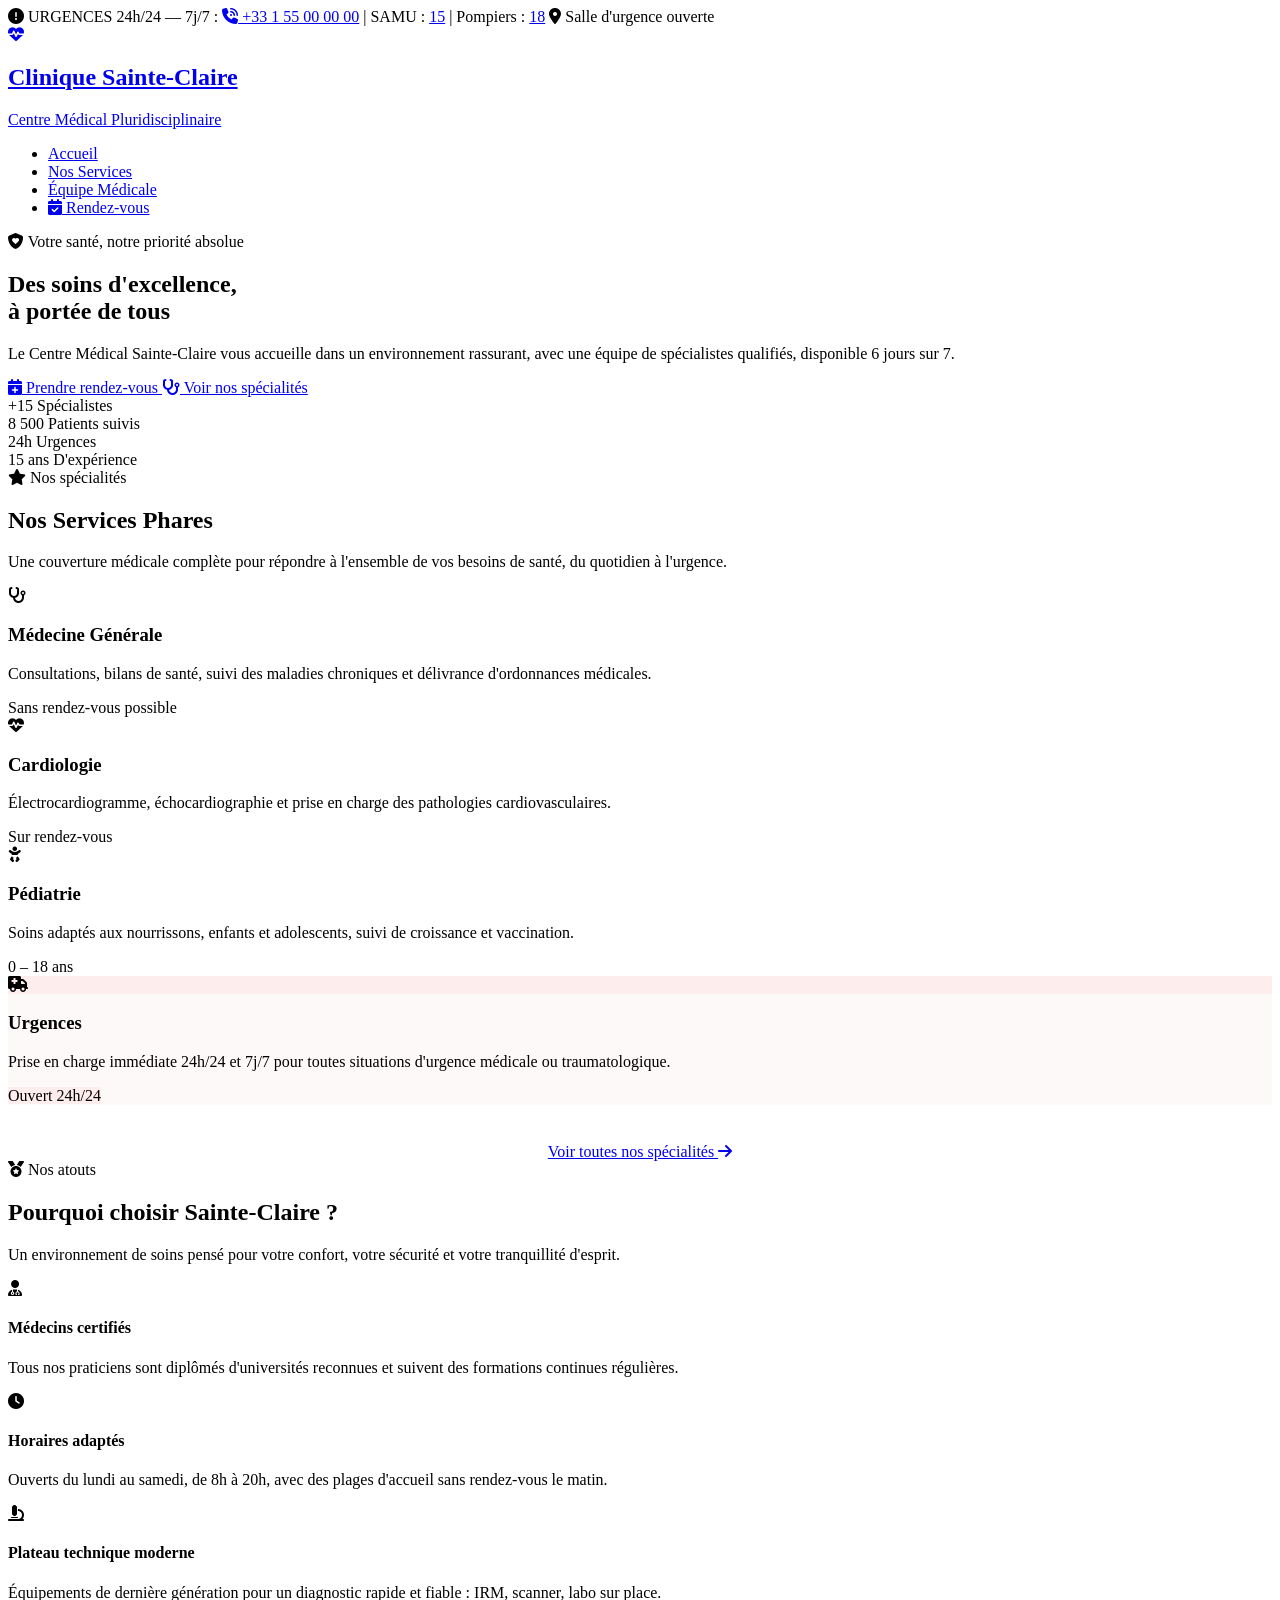
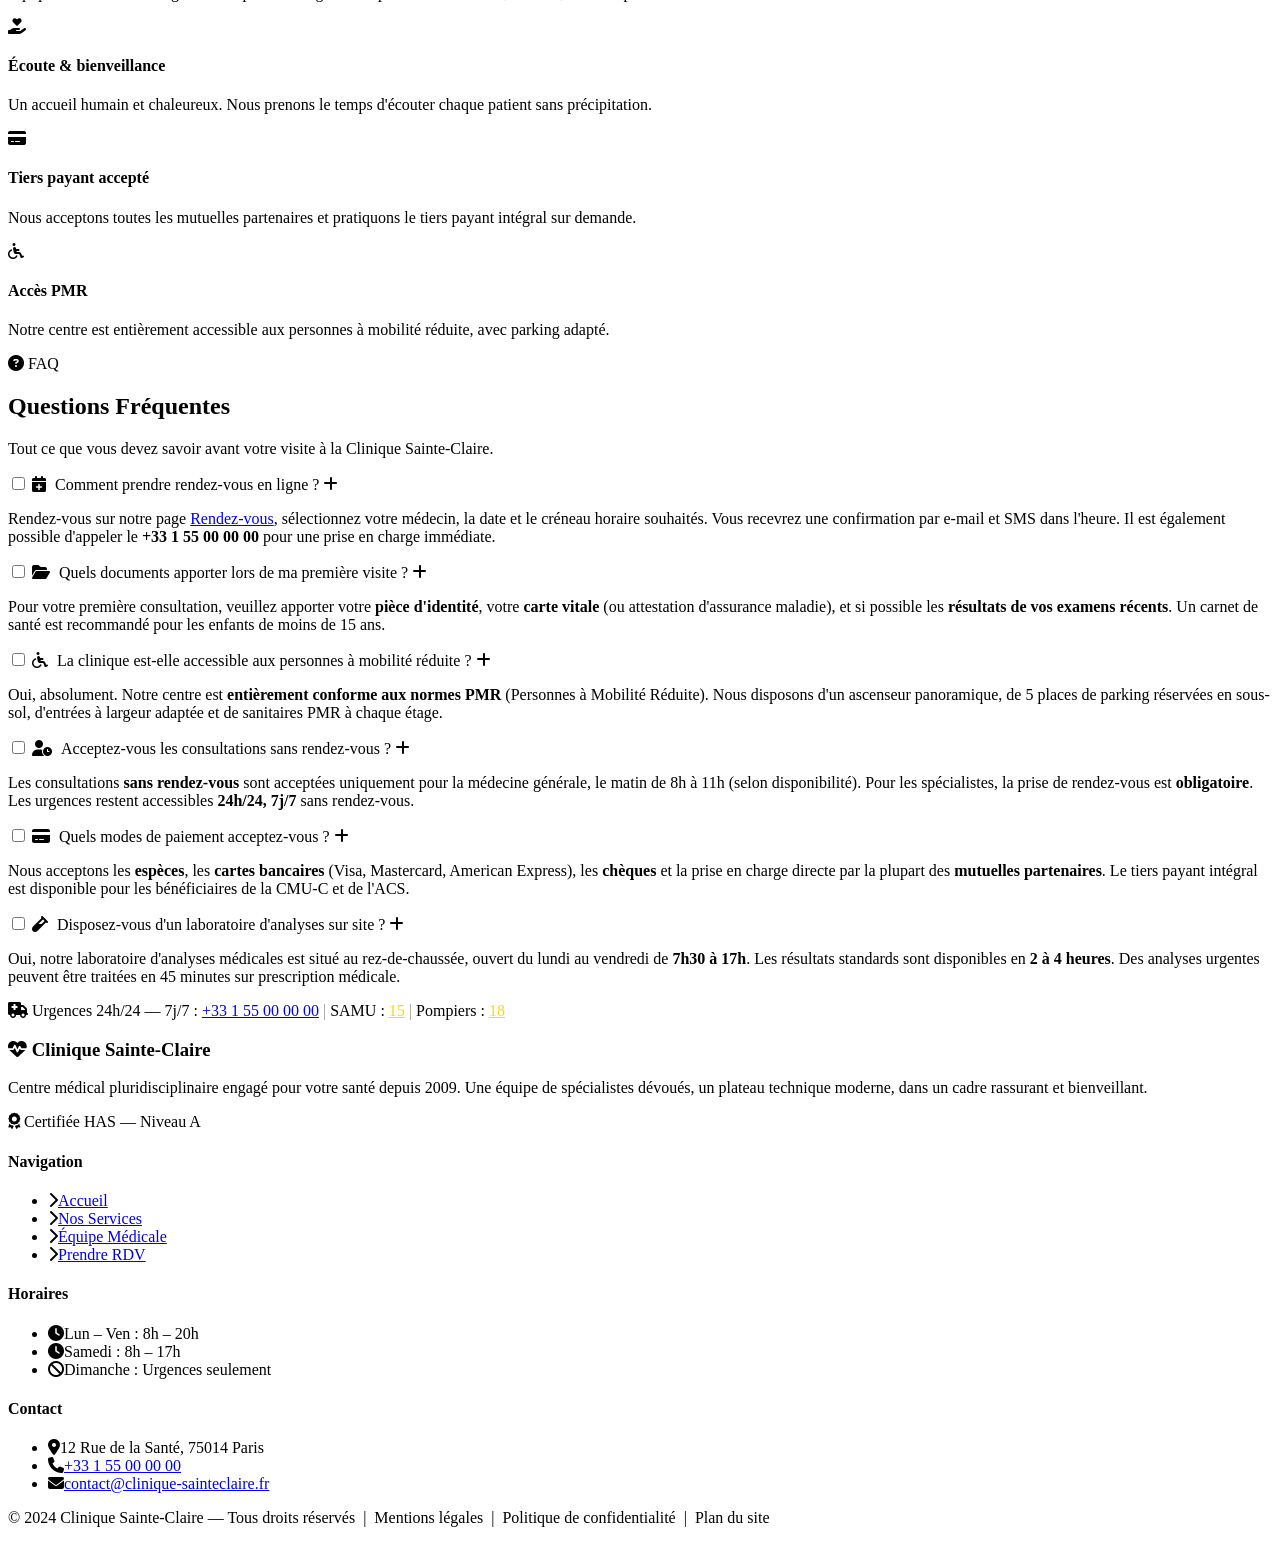
==== index.html @ 03deeed5 "Create index.html for Clinique Sainte-Claire homepage Added a new HTML file for the Clinique Sainte-" ====
<!DOCTYPE html>
<html lang="fr">
<head>
  <meta charset="UTF-8">
  <meta name="viewport" content="width=device-width, initial-scale=1.0">
  <meta name="description" content="Clinique Sainte-Claire — Centre médical pluridisciplinaire. Consultations, urgences, spécialistes. Prenez rendez-vous en ligne.">
  <title>Accueil — Clinique Sainte-Claire</title>
  <link rel="stylesheet" href="stylee.css">
  <link rel="stylesheet" href="https://cdnjs.cloudflare.com/ajax/libs/font-awesome/6.5.0/css/all.min.css">
  <link rel="preconnect" href="https://fonts.googleapis.com">
  <link href="https://fonts.googleapis.com/css2?family=Raleway:wght@300;400;600;700;800;900&family=Lato:ital,wght@0,300;0,400;0,700;1,400&display=swap" rel="stylesheet">
</head>
<body>

  <div class="urgences-bar">
    <i class="fa-solid fa-circle-exclamation urg-icon"></i>
    <span>URGENCES 24h/24 — 7j/7 :</span>
    <a href="tel:+33155000000"><i class="fa-solid fa-phone-volume"></i> +33 1 55 00 00 00</a>
    <span class="urg-sep">|</span>
    <span>SAMU : <a href="tel:15">15</a></span>
    <span class="urg-sep">|</span>
    <span>Pompiers : <a href="tel:18">18</a></span>
    <span class="urg-badge"><i class="fa-solid fa-location-dot"></i> Salle d'urgence ouverte</span>
  </div>

  <header>
    <nav class="navbar">
      <a href="index.html" class="logo">
        <div class="logo-mark">
          <i class="fa-solid fa-heart-pulse"></i>
        </div>
        <div class="logo-text-wrap">
          <h1>Clinique Sainte-Claire</h1>
          <span>Centre Médical Pluridisciplinaire</span>
        </div>
      </a>
      <ul class="nav-links">
        <li><a href="index.html" class="active">Accueil</a></li>
        <li><a href="services.html">Nos Services</a></li>
        <li><a href="equipe.html">Équipe Médicale</a></li>
        <li><a href="rendez-vous.html" class="nav-rdv-btn">
          <i class="fa-solid fa-calendar-check"></i> Rendez-vous
        </a></li>
      </ul>
    </nav>
  </header>
  <section class="hero">
    <div class="hero-content">
      <div class="hero-badge">
        <i class="fa-solid fa-shield-heart"></i>
        Votre santé, notre priorité absolue
      </div>
      <h2>Des soins d'excellence,<br><span>à portée de tous</span></h2>
      <p>Le Centre Médical Sainte-Claire vous accueille dans un environnement rassurant, avec une équipe de spécialistes qualifiés, disponible 6 jours sur 7.</p>
      <div class="hero-ctas">
        <a href="rendez-vous.html" class="hero-btn-main">
          <i class="fa-solid fa-calendar-plus"></i> Prendre rendez-vous
        </a>
        <a href="services.html" class="hero-btn-sec">
          <i class="fa-solid fa-stethoscope"></i> Voir nos spécialités
        </a>
      </div>
      <div class="hero-stats">
        <div class="hero-stat">
          <span class="hero-stat-num">+15</span>
          <span class="hero-stat-lbl">Spécialistes</span>
        </div>
        <div class="hero-stat">
          <span class="hero-stat-num">8 500</span>
          <span class="hero-stat-lbl">Patients suivis</span>
        </div>
        <div class="hero-stat">
          <span class="hero-stat-num">24h</span>
          <span class="hero-stat-lbl">Urgences</span>
        </div>
        <div class="hero-stat">
          <span class="hero-stat-num">15 ans</span>
          <span class="hero-stat-lbl">D'expérience</span>
        </div>
      </div>
    </div>
  </section>

  <section class="bg-gray">
    <div class="container">
      <div class="section-header">
        <div class="section-tag"><i class="fa-solid fa-star"></i> Nos spécialités</div>
        <h2>Nos Services Phares</h2>
        <p>Une couverture médicale complète pour répondre à l'ensemble de vos besoins de santé, du quotidien à l'urgence.</p>
        <div class="divider"></div>
      </div>

      <!-- CSS Grid -->
      <div class="services-grid">
        <div class="service-card">
          <div class="service-icon"><i class="fa-solid fa-stethoscope"></i></div>
          <h3>Médecine Générale</h3>
          <p>Consultations, bilans de santé, suivi des maladies chroniques et délivrance d'ordonnances médicales.</p>
          <span class="service-tag">Sans rendez-vous possible</span>
        </div>

        <div class="service-card">
          <div class="service-icon"><i class="fa-solid fa-heart-pulse"></i></div>
          <h3>Cardiologie</h3>
          <p>Électrocardiogramme, échocardiographie et prise en charge des pathologies cardiovasculaires.</p>
          <span class="service-tag">Sur rendez-vous</span>
        </div>

        <div class="service-card">
          <div class="service-icon"><i class="fa-solid fa-baby"></i></div>
          <h3>Pédiatrie</h3>
          <p>Soins adaptés aux nourrissons, enfants et adolescents, suivi de croissance et vaccination.</p>
          <span class="service-tag">0 – 18 ans</span>
        </div>

        <div class="service-card" style="border-color: var(--urgence); background: #FEF9F9;">
          <div class="service-icon" style="background: #FDEDEC; color: var(--urgence);">
            <i class="fa-solid fa-truck-medical"></i>
          </div>
          <h3 style="color: var(--urgence-dark);">Urgences</h3>
          <p>Prise en charge immédiate 24h/24 et 7j/7 pour toutes situations d'urgence médicale ou traumatologique.</p>
          <span class="service-tag" style="background: #FDEDEC; color: var(--urgence);">Ouvert 24h/24</span>
        </div>
      </div>

      <div style="text-align: center; margin-top: 38px;">
        <a href="services.html" class="btn btn-outline-primary">
          Voir toutes nos spécialités <i class="fa-solid fa-arrow-right"></i>
        </a>
      </div>
    </div>
  </section>

  <section>
    <div class="container">
      <div class="section-header">
        <div class="section-tag"><i class="fa-solid fa-medal"></i> Nos atouts</div>
        <h2>Pourquoi choisir Sainte-Claire ?</h2>
        <p>Un environnement de soins pensé pour votre confort, votre sécurité et votre tranquillité d'esprit.</p>
        <div class="divider"></div>
      </div>
      <div class="atouts-grid">
        <div class="atout-card">
          <div class="atout-icon"><i class="fa-solid fa-user-doctor"></i></div>
          <h4>Médecins certifiés</h4>
          <p>Tous nos praticiens sont diplômés d'universités reconnues et suivent des formations continues régulières.</p>
        </div>
        <div class="atout-card">
          <div class="atout-icon"><i class="fa-solid fa-clock"></i></div>
          <h4>Horaires adaptés</h4>
          <p>Ouverts du lundi au samedi, de 8h à 20h, avec des plages d'accueil sans rendez-vous le matin.</p>
        </div>
        <div class="atout-card">
          <div class="atout-icon"><i class="fa-solid fa-microscope"></i></div>
          <h4>Plateau technique moderne</h4>
          <p>Équipements de dernière génération pour un diagnostic rapide et fiable : IRM, scanner, labo sur place.</p>
        </div>
        <div class="atout-card">
          <div class="atout-icon"><i class="fa-solid fa-hand-holding-heart"></i></div>
          <h4>Écoute & bienveillance</h4>
          <p>Un accueil humain et chaleureux. Nous prenons le temps d'écouter chaque patient sans précipitation.</p>
        </div>
        <div class="atout-card">
          <div class="atout-icon"><i class="fa-solid fa-credit-card"></i></div>
          <h4>Tiers payant accepté</h4>
          <p>Nous acceptons toutes les mutuelles partenaires et pratiquons le tiers payant intégral sur demande.</p>
        </div>
        <div class="atout-card">
          <div class="atout-icon"><i class="fa-solid fa-wheelchair"></i></div>
          <h4>Accès PMR</h4>
          <p>Notre centre est entièrement accessible aux personnes à mobilité réduite, avec parking adapté.</p>
        </div>
      </div>
    </div>
  </section>
  <section class="bg-light">
    <div class="container">
      <div class="section-header">
        <div class="section-tag"><i class="fa-solid fa-circle-question"></i> FAQ</div>
        <h2>Questions Fréquentes</h2>
        <p>Tout ce que vous devez savoir avant votre visite à la Clinique Sainte-Claire.</p>
        <div class="divider"></div>
      </div>

      <div class="faq-list">

        <div class="faq-item">
          <input type="checkbox" id="faq1">
          <label class="faq-label" for="faq1">
            <span><i class="fa-solid fa-calendar-plus" style="color:var(--secondary);margin-right:9px;"></i>Comment prendre rendez-vous en ligne ?</span>
            <i class="fa-solid fa-plus faq-chevron"></i>
          </label>
          <div class="faq-body">
            <div class="faq-body-inner">
              <p>Rendez-vous sur notre page <a href="rendez-vous.html">Rendez-vous</a>, sélectionnez votre médecin, la date et le créneau horaire souhaités. Vous recevrez une confirmation par e-mail et SMS dans l'heure. Il est également possible d'appeler le <strong>+33 1 55 00 00 00</strong> pour une prise en charge immédiate.</p>
            </div>
          </div>
        </div>

        <div class="faq-item">
          <input type="checkbox" id="faq2">
          <label class="faq-label" for="faq2">
            <span><i class="fa-solid fa-folder-open" style="color:var(--secondary);margin-right:9px;"></i>Quels documents apporter lors de ma première visite ?</span>
            <i class="fa-solid fa-plus faq-chevron"></i>
          </label>
          <div class="faq-body">
            <div class="faq-body-inner">
              <p>Pour votre première consultation, veuillez apporter votre <strong>pièce d'identité</strong>, votre <strong>carte vitale</strong> (ou attestation d'assurance maladie), et si possible les <strong>résultats de vos examens récents</strong>. Un carnet de santé est recommandé pour les enfants de moins de 15 ans.</p>
            </div>
          </div>
        </div>

        <div class="faq-item">
          <input type="checkbox" id="faq3">
          <label class="faq-label" for="faq3">
            <span><i class="fa-solid fa-wheelchair" style="color:var(--secondary);margin-right:9px;"></i>La clinique est-elle accessible aux personnes à mobilité réduite ?</span>
            <i class="fa-solid fa-plus faq-chevron"></i>
          </label>
          <div class="faq-body">
            <div class="faq-body-inner">
              <p>Oui, absolument. Notre centre est <strong>entièrement conforme aux normes PMR</strong> (Personnes à Mobilité Réduite). Nous disposons d'un ascenseur panoramique, de 5 places de parking réservées en sous-sol, d'entrées à largeur adaptée et de sanitaires PMR à chaque étage.</p>
            </div>
          </div>
        </div>

        <div class="faq-item">
          <input type="checkbox" id="faq4">
          <label class="faq-label" for="faq4">
            <span><i class="fa-solid fa-user-clock" style="color:var(--secondary);margin-right:9px;"></i>Acceptez-vous les consultations sans rendez-vous ?</span>
            <i class="fa-solid fa-plus faq-chevron"></i>
          </label>
          <div class="faq-body">
            <div class="faq-body-inner">
              <p>Les consultations <strong>sans rendez-vous</strong> sont acceptées uniquement pour la médecine générale, le matin de 8h à 11h (selon disponibilité). Pour les spécialistes, la prise de rendez-vous est <strong>obligatoire</strong>. Les urgences restent accessibles <strong>24h/24, 7j/7</strong> sans rendez-vous.</p>
            </div>
          </div>
        </div>

        <div class="faq-item">
          <input type="checkbox" id="faq5">
          <label class="faq-label" for="faq5">
            <span><i class="fa-solid fa-credit-card" style="color:var(--secondary);margin-right:9px;"></i>Quels modes de paiement acceptez-vous ?</span>
            <i class="fa-solid fa-plus faq-chevron"></i>
          </label>
          <div class="faq-body">
            <div class="faq-body-inner">
              <p>Nous acceptons les <strong>espèces</strong>, les <strong>cartes bancaires</strong> (Visa, Mastercard, American Express), les <strong>chèques</strong> et la prise en charge directe par la plupart des <strong>mutuelles partenaires</strong>. Le tiers payant intégral est disponible pour les bénéficiaires de la CMU-C et de l'ACS.</p>
            </div>
          </div>
        </div>

        <div class="faq-item">
          <input type="checkbox" id="faq6">
          <label class="faq-label" for="faq6">
            <span><i class="fa-solid fa-vial" style="color:var(--secondary);margin-right:9px;"></i>Disposez-vous d'un laboratoire d'analyses sur site ?</span>
            <i class="fa-solid fa-plus faq-chevron"></i>
          </label>
          <div class="faq-body">
            <div class="faq-body-inner">
              <p>Oui, notre laboratoire d'analyses médicales est situé au rez-de-chaussée, ouvert du lundi au vendredi de <strong>7h30 à 17h</strong>. Les résultats standards sont disponibles en <strong>2 à 4 heures</strong>. Des analyses urgentes peuvent être traitées en 45 minutes sur prescription médicale.</p>
            </div>
          </div>
        </div>

      </div><!-- /.faq-list -->
    </div>
  </section>

  <footer>
    <div class="footer-inner">

      <div class="footer-urgence-strip">
        <i class="fa-solid fa-truck-medical"></i>
        <span>Urgences 24h/24 — 7j/7 :</span>
        <a href="tel:+33155000000">+33 1 55 00 00 00</a>
        <span style="opacity:0.4">|</span>
        <span>SAMU : <a href="tel:15" style="color:#FFD700">15</a></span>
        <span style="opacity:0.4">|</span>
        <span>Pompiers : <a href="tel:18" style="color:#FFD700">18</a></span>
      </div>

      <div class="footer-grid">
        <div class="footer-brand">
          <h3><i class="fa-solid fa-heart-pulse"></i> Clinique Sainte-Claire</h3>
          <p>Centre médical pluridisciplinaire engagé pour votre santé depuis 2009. Une équipe de spécialistes dévoués, un plateau technique moderne, dans un cadre rassurant et bienveillant.</p>
          <div class="footer-badge">
            <i class="fa-solid fa-award"></i> Certifiée HAS — Niveau A
          </div>
        </div>
        <div class="footer-col">
          <h4>Navigation</h4>
          <ul>
            <li><i class="fa-solid fa-chevron-right"></i><a href="index.html">Accueil</a></li>
            <li><i class="fa-solid fa-chevron-right"></i><a href="services.html">Nos Services</a></li>
            <li><i class="fa-solid fa-chevron-right"></i><a href="equipe.html">Équipe Médicale</a></li>
            <li><i class="fa-solid fa-chevron-right"></i><a href="rendez-vous.html">Prendre RDV</a></li>
          </ul>
        </div>
        <div class="footer-col">
          <h4>Horaires</h4>
          <ul>
            <li><i class="fa-solid fa-clock"></i><span>Lun – Ven : 8h – 20h</span></li>
            <li><i class="fa-solid fa-clock"></i><span>Samedi : 8h – 17h</span></li>
            <li><i class="fa-solid fa-ban"></i><span>Dimanche : Urgences seulement</span></li>
          </ul>
        </div>
        <div class="footer-col">
          <h4>Contact</h4>
          <ul>
            <li><i class="fa-solid fa-location-dot"></i><span>12 Rue de la Santé, 75014 Paris</span></li>
            <li><i class="fa-solid fa-phone"></i><a href="tel:+33155000000">+33 1 55 00 00 00</a></li>
            <li><i class="fa-solid fa-envelope"></i><a href="mailto:contact@clinique-sainteclaire.fr">contact@clinique-sainteclaire.fr</a></li>
          </ul>
        </div>
      </div>

      <div class="footer-bottom">
        <p>© 2024 Clinique Sainte-Claire — Tous droits réservés &nbsp;|&nbsp; Mentions légales &nbsp;|&nbsp; Politique de confidentialité &nbsp;|&nbsp; Plan du site</p>
      </div>

    </div>
  </footer>

</body>
</html>
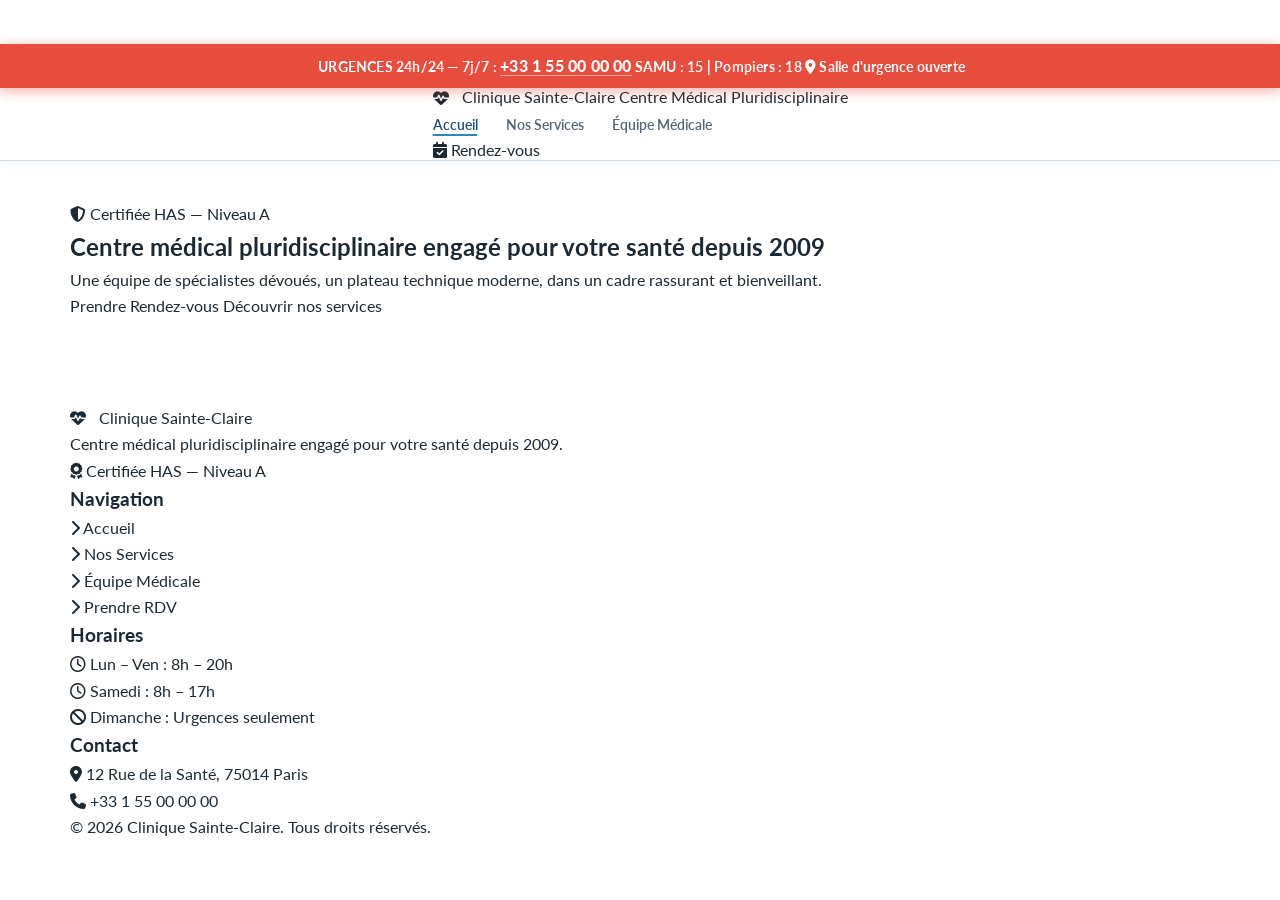
==== commit a189f82a: "Update index.html" ====
--- a/index.html
+++ b/index.html
@@ -3,321 +3,121 @@
 <head>
   <meta charset="UTF-8">
   <meta name="viewport" content="width=device-width, initial-scale=1.0">
-  <meta name="description" content="Clinique Sainte-Claire — Centre médical pluridisciplinaire. Consultations, urgences, spécialistes. Prenez rendez-vous en ligne.">
   <title>Accueil — Clinique Sainte-Claire</title>
+  
+  <!-- FontAwesome 6 (Indispensable pour les icônes) -->
+  <link rel="stylesheet" href="https://cdnjs.cloudflare.com/ajax/libs/font-awesome/6.4.0/css/all.min.css">
+  
+  <!-- Google Fonts -->
+  <link rel="preconnect" href="https://fonts.googleapis.com">
+  <link rel="preconnect" href="https://fonts.gstatic.com" crossorigin>
+  <link href="https://fonts.googleapis.com/css2?family=Lato:wght@300;400;700&family=Raleway:wght@600;700;800&display=swap" rel="stylesheet">
+  
+  <!-- Feuille de style principale -->
   <link rel="stylesheet" href="stylee.css">
-  <link rel="stylesheet" href="https://cdnjs.cloudflare.com/ajax/libs/font-awesome/6.5.0/css/all.min.css">
-  <link rel="preconnect" href="https://fonts.googleapis.com">
-  <link href="https://fonts.googleapis.com/css2?family=Raleway:wght@300;400;600;700;800;900&family=Lato:ital,wght@0,300;0,400;0,700;1,400&display=swap" rel="stylesheet">
 </head>
 <body>
 
-  <div class="urgences-bar">
-    <i class="fa-solid fa-circle-exclamation urg-icon"></i>
-    <span>URGENCES 24h/24 — 7j/7 :</span>
-    <a href="tel:+33155000000"><i class="fa-solid fa-phone-volume"></i> +33 1 55 00 00 00</a>
-    <span class="urg-sep">|</span>
-    <span>SAMU : <a href="tel:15">15</a></span>
-    <span class="urg-sep">|</span>
-    <span>Pompiers : <a href="tel:18">18</a></span>
-    <span class="urg-badge"><i class="fa-solid fa-location-dot"></i> Salle d'urgence ouverte</span>
-  </div>
+  <!-- ================= HEADER & NAVIGATION ================= -->
+  <header>
+    <!-- Barre d'urgence sticky -->
+    <div class="urgences-bar">
+      <div class="container urgences-flex">
+        <span><i class="fa-solid fa-bell-exclamation pulse"></i> <strong>URGENCES 24h/24 — 7j/7 :</strong> <a href="tel:+33155000000">+33 1 55 00 00 00</a></span>
+        <span class="urgences-nums">SAMU : <strong>15</strong> | Pompiers : <strong>18</strong></span>
+        <span class="badge-salle"><i class="fa-solid fa-location-dot"></i> Salle d'urgence ouverte</span>
+      </div>
+    </div>
 
-  <header>
+    <!-- Navigation principale -->
     <nav class="navbar">
-      <a href="index.html" class="logo">
-        <div class="logo-mark">
-          <i class="fa-solid fa-heart-pulse"></i>
-        </div>
-        <div class="logo-text-wrap">
-          <h1>Clinique Sainte-Claire</h1>
-          <span>Centre Médical Pluridisciplinaire</span>
-        </div>
-      </a>
-      <ul class="nav-links">
-        <li><a href="index.html" class="active">Accueil</a></li>
-        <li><a href="services.html">Nos Services</a></li>
-        <li><a href="equipe.html">Équipe Médicale</a></li>
-        <li><a href="rendez-vous.html" class="nav-rdv-btn">
-          <i class="fa-solid fa-calendar-check"></i> Rendez-vous
-        </a></li>
-      </ul>
+      <div class="container nav-flex">
+        <a href="index.html" class="logo">
+          <i class="fa-solid fa-heart-pulse logo-icon"></i>
+          <div>
+            <span class="logo-title">Clinique Sainte-Claire</span>
+            <span class="logo-sub">Centre Médical Pluridisciplinaire</span>
+          </div>
+        </a>
+
+        <ul class="nav-links">
+          <li><a href="index.html" class="active">Accueil</a></li>
+          <li><a href="services.html">Nos Services</a></li>
+          <li><a href="equipe.html">Équipe Médicale</a></li>
+        </ul>
+
+        <a href="rendez-vous.html" class="btn btn-primary"><i class="fa-solid fa-calendar-check"></i> Rendez-vous</a>
+      </div>
     </nav>
   </header>
-  <section class="hero">
-    <div class="hero-content">
-      <div class="hero-badge">
-        <i class="fa-solid fa-shield-heart"></i>
-        Votre santé, notre priorité absolue
-      </div>
-      <h2>Des soins d'excellence,<br><span>à portée de tous</span></h2>
-      <p>Le Centre Médical Sainte-Claire vous accueille dans un environnement rassurant, avec une équipe de spécialistes qualifiés, disponible 6 jours sur 7.</p>
-      <div class="hero-ctas">
-        <a href="rendez-vous.html" class="hero-btn-main">
-          <i class="fa-solid fa-calendar-plus"></i> Prendre rendez-vous
-        </a>
-        <a href="services.html" class="hero-btn-sec">
-          <i class="fa-solid fa-stethoscope"></i> Voir nos spécialités
-        </a>
-      </div>
-      <div class="hero-stats">
-        <div class="hero-stat">
-          <span class="hero-stat-num">+15</span>
-          <span class="hero-stat-lbl">Spécialistes</span>
-        </div>
-        <div class="hero-stat">
-          <span class="hero-stat-num">8 500</span>
-          <span class="hero-stat-lbl">Patients suivis</span>
-        </div>
-        <div class="hero-stat">
-          <span class="hero-stat-num">24h</span>
-          <span class="hero-stat-lbl">Urgences</span>
-        </div>
-        <div class="hero-stat">
-          <span class="hero-stat-num">15 ans</span>
-          <span class="hero-stat-lbl">D'expérience</span>
+
+  <!-- ================= CONTENU PRINCIPAL ================= -->
+  <main>
+    <!-- Section Hero -->
+    <section class="hero">
+      <div class="container">
+        <span class="badge-certif"><i class="fa-solid fa-shield-halved"></i> Certifiée HAS — Niveau A</span>
+        <h1>Centre médical pluridisciplinaire engagé pour votre santé depuis 2009</h1>
+        <p>Une équipe de spécialistes dévoués, un plateau technique moderne, dans un cadre rassurant et bienveillant.</p>
+        
+        <div class="hero-actions">
+          <a href="rendez-vous.html" class="btn btn-primary btn-lg">Prendre Rendez-vous</a>
+          <a href="services.html" class="btn btn-outline btn-lg">Découvrir nos services</a>
         </div>
       </div>
-    </div>
-  </section>
+    </section>
 
-  <section class="bg-gray">
-    <div class="container">
-      <div class="section-header">
-        <div class="section-tag"><i class="fa-solid fa-star"></i> Nos spécialités</div>
-        <h2>Nos Services Phares</h2>
-        <p>Une couverture médicale complète pour répondre à l'ensemble de vos besoins de santé, du quotidien à l'urgence.</p>
-        <div class="divider"></div>
+    <!-- tes autres sections (Services Phares, FAQ, etc.) ici -->
+  </main>
+
+  <!-- ================= PIED DE PAGE (FOOTER) ================= -->
+  <footer class="footer">
+    <div class="container footer-grid">
+      
+      <!-- Col 1: A propos -->
+      <div class="footer-col">
+        <div class="logo logo-light">
+          <i class="fa-solid fa-heart-pulse"></i>
+          <span>Clinique Sainte-Claire</span>
+        </div>
+        <p>Centre médical pluridisciplinaire engagé pour votre santé depuis 2009.</p>
+        <span class="badge-certif-sm"><i class="fa-solid fa-award"></i> Certifiée HAS — Niveau A</span>
       </div>
 
-      <!-- CSS Grid -->
-      <div class="services-grid">
-        <div class="service-card">
-          <div class="service-icon"><i class="fa-solid fa-stethoscope"></i></div>
-          <h3>Médecine Générale</h3>
-          <p>Consultations, bilans de santé, suivi des maladies chroniques et délivrance d'ordonnances médicales.</p>
-          <span class="service-tag">Sans rendez-vous possible</span>
-        </div>
-
-        <div class="service-card">
-          <div class="service-icon"><i class="fa-solid fa-heart-pulse"></i></div>
-          <h3>Cardiologie</h3>
-          <p>Électrocardiogramme, échocardiographie et prise en charge des pathologies cardiovasculaires.</p>
-          <span class="service-tag">Sur rendez-vous</span>
-        </div>
-
-        <div class="service-card">
-          <div class="service-icon"><i class="fa-solid fa-baby"></i></div>
-          <h3>Pédiatrie</h3>
-          <p>Soins adaptés aux nourrissons, enfants et adolescents, suivi de croissance et vaccination.</p>
-          <span class="service-tag">0 – 18 ans</span>
-        </div>
-
-        <div class="service-card" style="border-color: var(--urgence); background: #FEF9F9;">
-          <div class="service-icon" style="background: #FDEDEC; color: var(--urgence);">
-            <i class="fa-solid fa-truck-medical"></i>
-          </div>
-          <h3 style="color: var(--urgence-dark);">Urgences</h3>
-          <p>Prise en charge immédiate 24h/24 et 7j/7 pour toutes situations d'urgence médicale ou traumatologique.</p>
-          <span class="service-tag" style="background: #FDEDEC; color: var(--urgence);">Ouvert 24h/24</span>
-        </div>
+      <!-- Col 2: Navigation -->
+      <div class="footer-col">
+        <h3>Navigation</h3>
+        <ul>
+          <li><a href="index.html"><i class="fa-solid fa-chevron-right"></i> Accueil</a></li>
+          <li><a href="services.html"><i class="fa-solid fa-chevron-right"></i> Nos Services</a></li>
+          <li><a href="equipe.html"><i class="fa-solid fa-chevron-right"></i> Équipe Médicale</a></li>
+          <li><a href="rendez-vous.html"><i class="fa-solid fa-chevron-right"></i> Prendre RDV</a></li>
+        </ul>
       </div>
 
-      <div style="text-align: center; margin-top: 38px;">
-        <a href="services.html" class="btn btn-outline-primary">
-          Voir toutes nos spécialités <i class="fa-solid fa-arrow-right"></i>
-        </a>
-      </div>
-    </div>
-  </section>
-
-  <section>
-    <div class="container">
-      <div class="section-header">
-        <div class="section-tag"><i class="fa-solid fa-medal"></i> Nos atouts</div>
-        <h2>Pourquoi choisir Sainte-Claire ?</h2>
-        <p>Un environnement de soins pensé pour votre confort, votre sécurité et votre tranquillité d'esprit.</p>
-        <div class="divider"></div>
-      </div>
-      <div class="atouts-grid">
-        <div class="atout-card">
-          <div class="atout-icon"><i class="fa-solid fa-user-doctor"></i></div>
-          <h4>Médecins certifiés</h4>
-          <p>Tous nos praticiens sont diplômés d'universités reconnues et suivent des formations continues régulières.</p>
-        </div>
-        <div class="atout-card">
-          <div class="atout-icon"><i class="fa-solid fa-clock"></i></div>
-          <h4>Horaires adaptés</h4>
-          <p>Ouverts du lundi au samedi, de 8h à 20h, avec des plages d'accueil sans rendez-vous le matin.</p>
-        </div>
-        <div class="atout-card">
-          <div class="atout-icon"><i class="fa-solid fa-microscope"></i></div>
-          <h4>Plateau technique moderne</h4>
-          <p>Équipements de dernière génération pour un diagnostic rapide et fiable : IRM, scanner, labo sur place.</p>
-        </div>
-        <div class="atout-card">
-          <div class="atout-icon"><i class="fa-solid fa-hand-holding-heart"></i></div>
-          <h4>Écoute & bienveillance</h4>
-          <p>Un accueil humain et chaleureux. Nous prenons le temps d'écouter chaque patient sans précipitation.</p>
-        </div>
-        <div class="atout-card">
-          <div class="atout-icon"><i class="fa-solid fa-credit-card"></i></div>
-          <h4>Tiers payant accepté</h4>
-          <p>Nous acceptons toutes les mutuelles partenaires et pratiquons le tiers payant intégral sur demande.</p>
-        </div>
-        <div class="atout-card">
-          <div class="atout-icon"><i class="fa-solid fa-wheelchair"></i></div>
-          <h4>Accès PMR</h4>
-          <p>Notre centre est entièrement accessible aux personnes à mobilité réduite, avec parking adapté.</p>
-        </div>
-      </div>
-    </div>
-  </section>
-  <section class="bg-light">
-    <div class="container">
-      <div class="section-header">
-        <div class="section-tag"><i class="fa-solid fa-circle-question"></i> FAQ</div>
-        <h2>Questions Fréquentes</h2>
-        <p>Tout ce que vous devez savoir avant votre visite à la Clinique Sainte-Claire.</p>
-        <div class="divider"></div>
+      <!-- Col 3: Horaires -->
+      <div class="footer-col">
+        <h3>Horaires</h3>
+        <ul class="horaires-list">
+          <li><i class="fa-regular fa-clock"></i> Lun – Ven : 8h – 20h</li>
+          <li><i class="fa-regular fa-clock"></i> Samedi : 8h – 17h</li>
+          <li><i class="fa-solid fa-ban"></i> Dimanche : Urgences seulement</li>
+        </ul>
       </div>
 
-      <div class="faq-list">
-
-        <div class="faq-item">
-          <input type="checkbox" id="faq1">
-          <label class="faq-label" for="faq1">
-            <span><i class="fa-solid fa-calendar-plus" style="color:var(--secondary);margin-right:9px;"></i>Comment prendre rendez-vous en ligne ?</span>
-            <i class="fa-solid fa-plus faq-chevron"></i>
-          </label>
-          <div class="faq-body">
-            <div class="faq-body-inner">
-              <p>Rendez-vous sur notre page <a href="rendez-vous.html">Rendez-vous</a>, sélectionnez votre médecin, la date et le créneau horaire souhaités. Vous recevrez une confirmation par e-mail et SMS dans l'heure. Il est également possible d'appeler le <strong>+33 1 55 00 00 00</strong> pour une prise en charge immédiate.</p>
-            </div>
-          </div>
-        </div>
-
-        <div class="faq-item">
-          <input type="checkbox" id="faq2">
-          <label class="faq-label" for="faq2">
-            <span><i class="fa-solid fa-folder-open" style="color:var(--secondary);margin-right:9px;"></i>Quels documents apporter lors de ma première visite ?</span>
-            <i class="fa-solid fa-plus faq-chevron"></i>
-          </label>
-          <div class="faq-body">
-            <div class="faq-body-inner">
-              <p>Pour votre première consultation, veuillez apporter votre <strong>pièce d'identité</strong>, votre <strong>carte vitale</strong> (ou attestation d'assurance maladie), et si possible les <strong>résultats de vos examens récents</strong>. Un carnet de santé est recommandé pour les enfants de moins de 15 ans.</p>
-            </div>
-          </div>
-        </div>
-
-        <div class="faq-item">
-          <input type="checkbox" id="faq3">
-          <label class="faq-label" for="faq3">
-            <span><i class="fa-solid fa-wheelchair" style="color:var(--secondary);margin-right:9px;"></i>La clinique est-elle accessible aux personnes à mobilité réduite ?</span>
-            <i class="fa-solid fa-plus faq-chevron"></i>
-          </label>
-          <div class="faq-body">
-            <div class="faq-body-inner">
-              <p>Oui, absolument. Notre centre est <strong>entièrement conforme aux normes PMR</strong> (Personnes à Mobilité Réduite). Nous disposons d'un ascenseur panoramique, de 5 places de parking réservées en sous-sol, d'entrées à largeur adaptée et de sanitaires PMR à chaque étage.</p>
-            </div>
-          </div>
-        </div>
-
-        <div class="faq-item">
-          <input type="checkbox" id="faq4">
-          <label class="faq-label" for="faq4">
-            <span><i class="fa-solid fa-user-clock" style="color:var(--secondary);margin-right:9px;"></i>Acceptez-vous les consultations sans rendez-vous ?</span>
-            <i class="fa-solid fa-plus faq-chevron"></i>
-          </label>
-          <div class="faq-body">
-            <div class="faq-body-inner">
-              <p>Les consultations <strong>sans rendez-vous</strong> sont acceptées uniquement pour la médecine générale, le matin de 8h à 11h (selon disponibilité). Pour les spécialistes, la prise de rendez-vous est <strong>obligatoire</strong>. Les urgences restent accessibles <strong>24h/24, 7j/7</strong> sans rendez-vous.</p>
-            </div>
-          </div>
-        </div>
-
-        <div class="faq-item">
-          <input type="checkbox" id="faq5">
-          <label class="faq-label" for="faq5">
-            <span><i class="fa-solid fa-credit-card" style="color:var(--secondary);margin-right:9px;"></i>Quels modes de paiement acceptez-vous ?</span>
-            <i class="fa-solid fa-plus faq-chevron"></i>
-          </label>
-          <div class="faq-body">
-            <div class="faq-body-inner">
-              <p>Nous acceptons les <strong>espèces</strong>, les <strong>cartes bancaires</strong> (Visa, Mastercard, American Express), les <strong>chèques</strong> et la prise en charge directe par la plupart des <strong>mutuelles partenaires</strong>. Le tiers payant intégral est disponible pour les bénéficiaires de la CMU-C et de l'ACS.</p>
-            </div>
-          </div>
-        </div>
-
-        <div class="faq-item">
-          <input type="checkbox" id="faq6">
-          <label class="faq-label" for="faq6">
-            <span><i class="fa-solid fa-vial" style="color:var(--secondary);margin-right:9px;"></i>Disposez-vous d'un laboratoire d'analyses sur site ?</span>
-            <i class="fa-solid fa-plus faq-chevron"></i>
-          </label>
-          <div class="faq-body">
-            <div class="faq-body-inner">
-              <p>Oui, notre laboratoire d'analyses médicales est situé au rez-de-chaussée, ouvert du lundi au vendredi de <strong>7h30 à 17h</strong>. Les résultats standards sont disponibles en <strong>2 à 4 heures</strong>. Des analyses urgentes peuvent être traitées en 45 minutes sur prescription médicale.</p>
-            </div>
-          </div>
-        </div>
-
-      </div><!-- /.faq-list -->
-    </div>
-  </section>
-
-  <footer>
-    <div class="footer-inner">
-
-      <div class="footer-urgence-strip">
-        <i class="fa-solid fa-truck-medical"></i>
-        <span>Urgences 24h/24 — 7j/7 :</span>
-        <a href="tel:+33155000000">+33 1 55 00 00 00</a>
-        <span style="opacity:0.4">|</span>
-        <span>SAMU : <a href="tel:15" style="color:#FFD700">15</a></span>
-        <span style="opacity:0.4">|</span>
-        <span>Pompiers : <a href="tel:18" style="color:#FFD700">18</a></span>
+      <!-- Col 4: Contact -->
+      <div class="footer-col">
+        <h3>Contact</h3>
+        <p><i class="fa-solid fa-location-dot"></i> 12 Rue de la Santé, 75014 Paris</p>
+        <p><i class="fa-solid fa-phone"></i> +33 1 55 00 00 00</p>
       </div>
 
-      <div class="footer-grid">
-        <div class="footer-brand">
-          <h3><i class="fa-solid fa-heart-pulse"></i> Clinique Sainte-Claire</h3>
-          <p>Centre médical pluridisciplinaire engagé pour votre santé depuis 2009. Une équipe de spécialistes dévoués, un plateau technique moderne, dans un cadre rassurant et bienveillant.</p>
-          <div class="footer-badge">
-            <i class="fa-solid fa-award"></i> Certifiée HAS — Niveau A
-          </div>
-        </div>
-        <div class="footer-col">
-          <h4>Navigation</h4>
-          <ul>
-            <li><i class="fa-solid fa-chevron-right"></i><a href="index.html">Accueil</a></li>
-            <li><i class="fa-solid fa-chevron-right"></i><a href="services.html">Nos Services</a></li>
-            <li><i class="fa-solid fa-chevron-right"></i><a href="equipe.html">Équipe Médicale</a></li>
-            <li><i class="fa-solid fa-chevron-right"></i><a href="rendez-vous.html">Prendre RDV</a></li>
-          </ul>
-        </div>
-        <div class="footer-col">
-          <h4>Horaires</h4>
-          <ul>
-            <li><i class="fa-solid fa-clock"></i><span>Lun – Ven : 8h – 20h</span></li>
-            <li><i class="fa-solid fa-clock"></i><span>Samedi : 8h – 17h</span></li>
-            <li><i class="fa-solid fa-ban"></i><span>Dimanche : Urgences seulement</span></li>
-          </ul>
-        </div>
-        <div class="footer-col">
-          <h4>Contact</h4>
-          <ul>
-            <li><i class="fa-solid fa-location-dot"></i><span>12 Rue de la Santé, 75014 Paris</span></li>
-            <li><i class="fa-solid fa-phone"></i><a href="tel:+33155000000">+33 1 55 00 00 00</a></li>
-            <li><i class="fa-solid fa-envelope"></i><a href="mailto:contact@clinique-sainteclaire.fr">contact@clinique-sainteclaire.fr</a></li>
-          </ul>
-        </div>
+    </div>
+    
+    <div class="footer-bottom">
+      <div class="container text-center">
+        <p>&copy; 2026 Clinique Sainte-Claire. Tous droits réservés.</p>
       </div>
-
-      <div class="footer-bottom">
-        <p>© 2024 Clinique Sainte-Claire — Tous droits réservés &nbsp;|&nbsp; Mentions légales &nbsp;|&nbsp; Politique de confidentialité &nbsp;|&nbsp; Plan du site</p>
-      </div>
-
     </div>
   </footer>
 
--- a/stylee.css
+++ b/stylee.css
@@ -0,0 +1,288 @@
+:root {
+  --primary:        #1B4F72;
+  --primary-dark:   #154360;
+  --primary-light:  #2471A3;
+  --secondary:      #2E86C1;
+  --accent:         #85C1E9;
+  --accent-light:   #D6EAF8;
+  --urgence:        #E74C3C;
+  --urgence-dark:   #C0392B;
+  --success:        #27AE60;
+  --white:          #FFFFFF;
+  --off-white:      #F8FBFE;
+  --gray-light:     #F0F4F8;
+  --gray:           #E8EDF2;
+  --border:         #C8DDF0;
+  --text:           #1C2833;
+  --text-muted:     #566573;
+  --text-light:     #85929E;
+  --shadow-sm:      0 2px 10px rgba(27,79,114,0.08);
+  --shadow:         0 4px 20px rgba(27,79,114,0.12);
+  --shadow-lg:      0 10px 40px rgba(27,79,114,0.18);
+  --radius:         14px;
+  --radius-sm:      8px;
+  --radius-xs:      5px;
+  --transition:     all 0.3s ease;
+  --font-head:      'Raleway', sans-serif;
+  --font-body:      'Lato', sans-serif;
+  --bar-height:     44px;
+}
+
+*, *::before, *::after {
+  margin: 0;
+  padding: 0;
+  box-sizing: border-box;
+}
+
+html { scroll-behavior: smooth; }
+
+body {
+  font-family: var(--font-body);
+  font-size: 16px;
+  line-height: 1.65;
+  color: var(--text);
+  background: var(--white);
+  -webkit-font-smoothing: antialiased;
+}
+
+img { max-width: 100%; height: auto; display: block; }
+a  { text-decoration: none; color: inherit; transition: var(--transition); }
+ul { list-style: none; }
+input, select, textarea, button { font-family: var(--font-body); }
+
+.urgences-bar {
+  position: sticky;
+  top: 0;
+  z-index: 1100;
+  height: var(--bar-height);
+  background: var(--urgence);
+  color: #fff;
+  display: flex;
+  align-items: center;
+  justify-content: center;
+  gap: 16px;
+  font-size: 0.88rem;
+  font-weight: 700;
+  letter-spacing: 0.2px;
+  box-shadow: 0 3px 12px rgba(231,76,60,0.45);
+  flex-wrap: wrap;
+  padding: 0 20px;
+}
+
+.urgences-bar .urg-icon {
+  animation: pulseBell 1.6s ease-in-out infinite;
+  font-size: 1rem;
+}
+
+@keyframes pulseBell {
+  0%, 100% { transform: scale(1); opacity: 1; }
+  50%       { transform: scale(1.3); opacity: 0.85; }
+}
+
+.urgences-bar .urg-sep {
+  opacity: 0.4;
+  font-weight: 300;
+}
+
+.urgences-bar a {
+  color: #fff;
+  font-weight: 900;
+  font-size: 1rem;
+  border-bottom: 1.5px solid rgba(255,255,255,0.5);
+  transition: border-color 0.2s;
+}
+
+.urgences-bar a:hover { border-color: #FFD700; color: #FFD700; }
+
+.urg-badge {
+  background: rgba(255,255,255,0.2);
+  border: 1px solid rgba(255,255,255,0.35);
+  padding: 2px 10px;
+  border-radius: 50px;
+  font-size: 0.78rem;
+  letter-spacing: 0.5px;
+}
+
+header {
+  background: var(--white);
+  box-shadow: 0 1px 0 var(--border), var(--shadow-sm);
+  position: sticky;
+  top: var(--bar-height);
+  z-index: 1000;
+}
+
+.navbar {
+  max-width: 1200px;
+  margin: 0 auto;
+  padding: 0 30px;
+  height: 72px;
+  display: flex;
+  align-items: center;
+  justify-content: space-between;
+  gap: 20px;
+}
+
+/* Logo */
+.logo {
+  display: flex;
+  align-items: center;
+  gap: 13px;
+  flex-shrink: 0;
+}
+
+.logo-mark {
+  width: 46px;
+  height: 46px;
+  background: linear-gradient(135deg, var(--primary), var(--secondary));
+  border-radius: 12px;
+  display: flex;
+  align-items: center;
+  justify-content: center;
+  color: white;
+  font-size: 1.35rem;
+  box-shadow: 0 4px 12px rgba(27,79,114,0.3);
+  transition: transform 0.3s;
+}
+
+.logo:hover .logo-mark { transform: rotate(-5deg) scale(1.05); }
+
+.logo-text-wrap h1 {
+  font-family: var(--font-head);
+  font-size: 1.1rem;
+  font-weight: 800;
+  color: var(--primary);
+  line-height: 1.15;
+  letter-spacing: -0.3px;
+}
+
+.logo-text-wrap span {
+  font-size: 0.72rem;
+  color: var(--text-muted);
+  font-weight: 400;
+  letter-spacing: 0.3px;
+}
+
+/* Nav links */
+.nav-links {
+  display: flex;
+  align-items: center;
+  gap: 28px;
+}
+
+.nav-links > li > a {
+  font-size: 0.9rem;
+  font-weight: 600;
+  color: var(--text-muted);
+  position: relative;
+  padding-bottom: 3px;
+}
+
+.nav-links > li > a::after {
+  content: '';
+  position: absolute;
+  bottom: 0; left: 50%;
+  width: 0; height: 2px;
+  background: var(--secondary);
+  transform: translateX(-50%);
+  transition: width 0.3s ease;
+  border-radius: 2px;
+}
+
+.nav-links > li > a:hover,
+.nav-links > li > a.active {
+  color: var(--primary);
+}
+
+.nav-links > li > a:hover::after,
+.nav-links > li > a.active::after {
+  width: 100%;
+}
+
+/* Bouton RDV nav */
+.nav-rdv-btn {
+  background: linear-gradient(135deg, var(--primary), var(--secondary)) !important;
+  color: white !important;
+  padding: 10px 22px !important;
+  border-radius: 50px !important;
+  font-weight: 700 !important;
+  display: inline-flex !important;
+  align-items: center !important;
+  gap: 7px !important;
+  box-shadow: 0 4px 14px rgba(27,79,114,0.28) !important;
+  transition: var(--transition) !important;
+}
+
+.nav-rdv-btn::after { display: none !important; }
+
+.nav-rdv-btn:hover {
+  transform: translateY(-2px) !important;
+  box-shadow: 0 8px 20px rgba(27,79,114,0.35) !important;
+  opacity: 0.95 !important;
+  color: white !important;
+}
+
+/* Container */
+.container {
+  max-width: 1200px;
+  margin: 0 auto;
+  padding: 0 30px;
+}
+
+/* Sections */
+section { padding: 85px 30px; }
+section.bg-light { background: var(--off-white); }
+section.bg-gray  { background: var(--gray-light); }
+
+/* En-têtes de section */
+.section-header {
+  text-align: center;
+  margin-bottom: 58px;
+}
+
+.section-tag {
+  display: inline-block;
+  background: var(--accent-light);
+  color: var(--primary-light);
+  padding: 5px 16px;
+  border-radius: 50px;
+  font-size: 0.78rem;
+  font-weight: 700;
+  letter-spacing: 1.2px;
+  text-transform: uppercase;
+  margin-bottom: 14px;
+}
+
+.section-header h2 {
+  font-family: var(--font-head);
+  font-size: clamp(1.7rem, 3.5vw, 2.5rem);
+  font-weight: 800;
+  color: var(--primary);
+  line-height: 1.2;
+  margin-bottom: 12px;
+  letter-spacing: -0.5px;
+}
+
+.section-header p {
+  color: var(--text-muted);
+  font-size: 1.05rem;
+  max-width: 560px;
+  margin: 0 auto;
+}
+
+.divider { 
+  width: 60px;
+  height: 4px;
+  background: var(--secondary);
+  margin: 20px auto 0;
+  border-radius: 2px;
+}
+.form-card h3 {
+  font-family: var(--font-head);
+  font-size: 1.35rem;
+  font-weight: 800;
+  color: var(--primary);
+  margin-bottom: 22px;
+  display: flex;
+  align-items: center;
+  gap: 10px;
+}
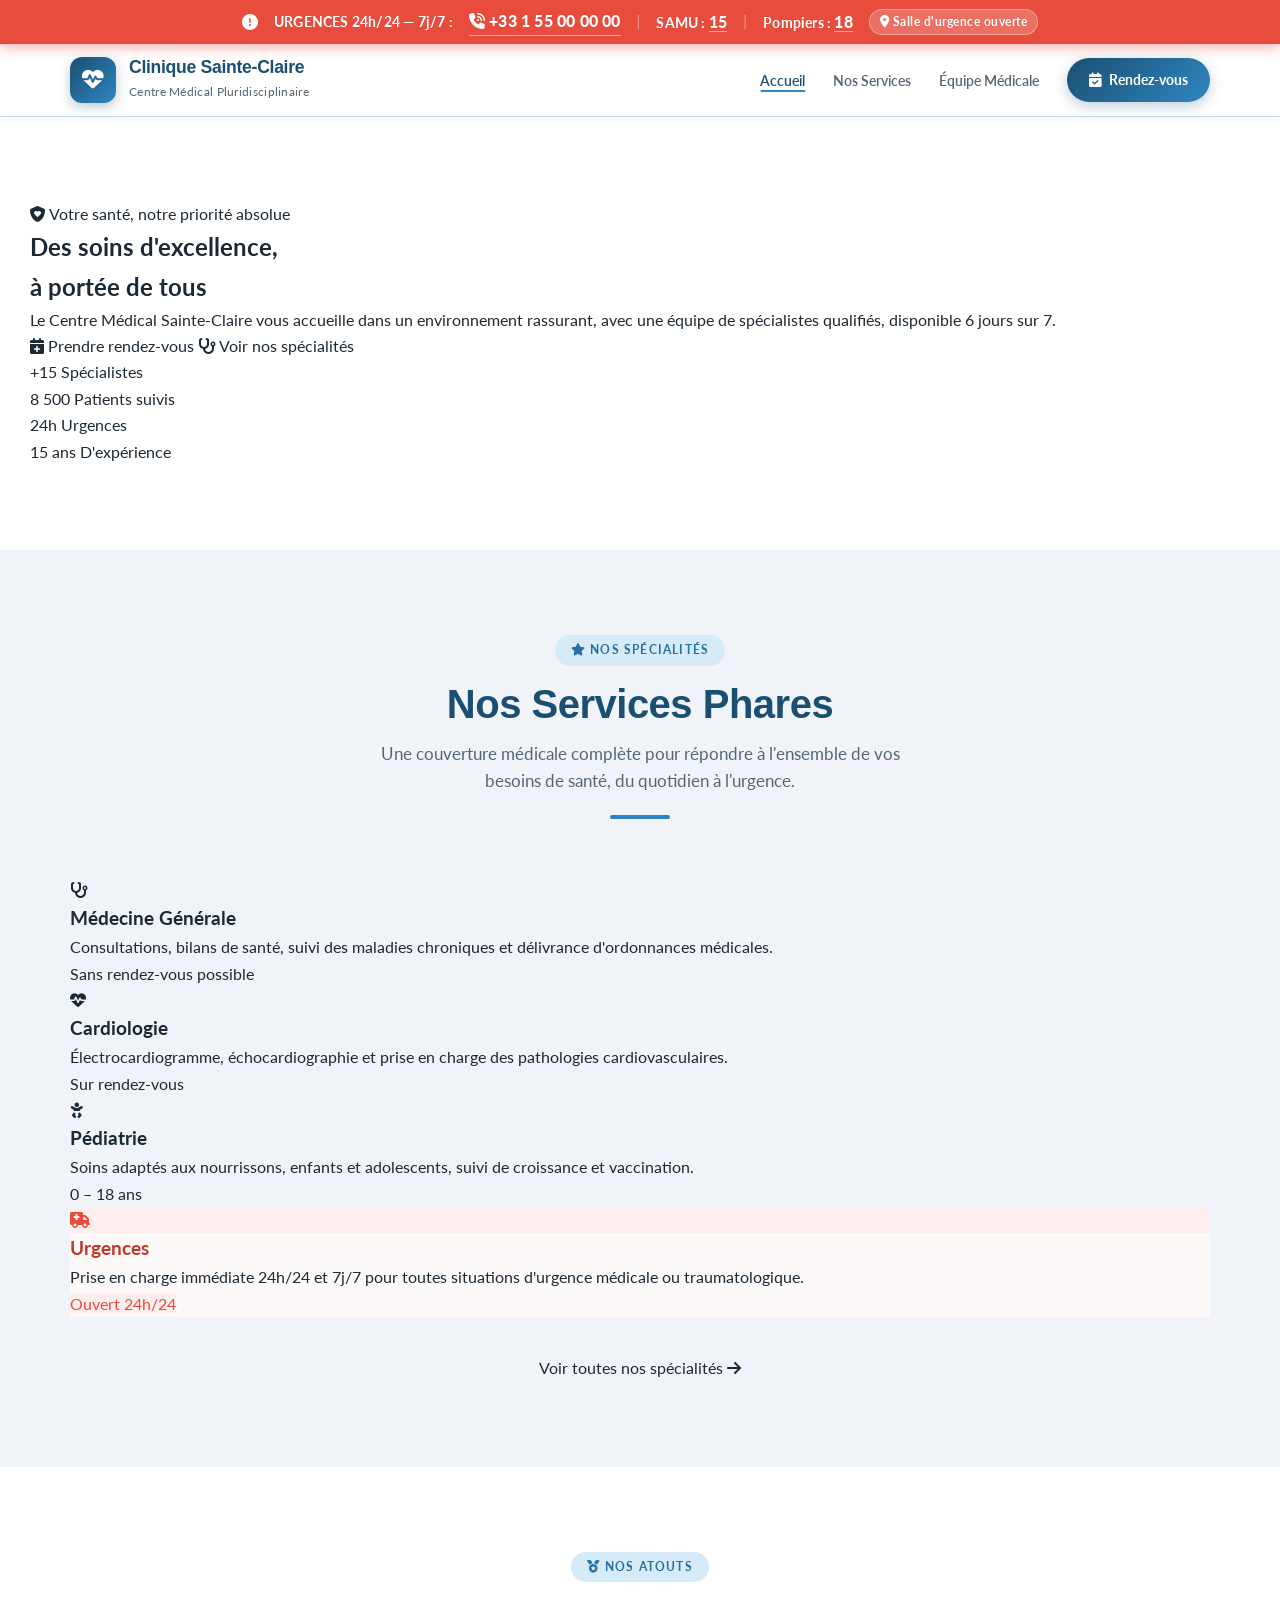
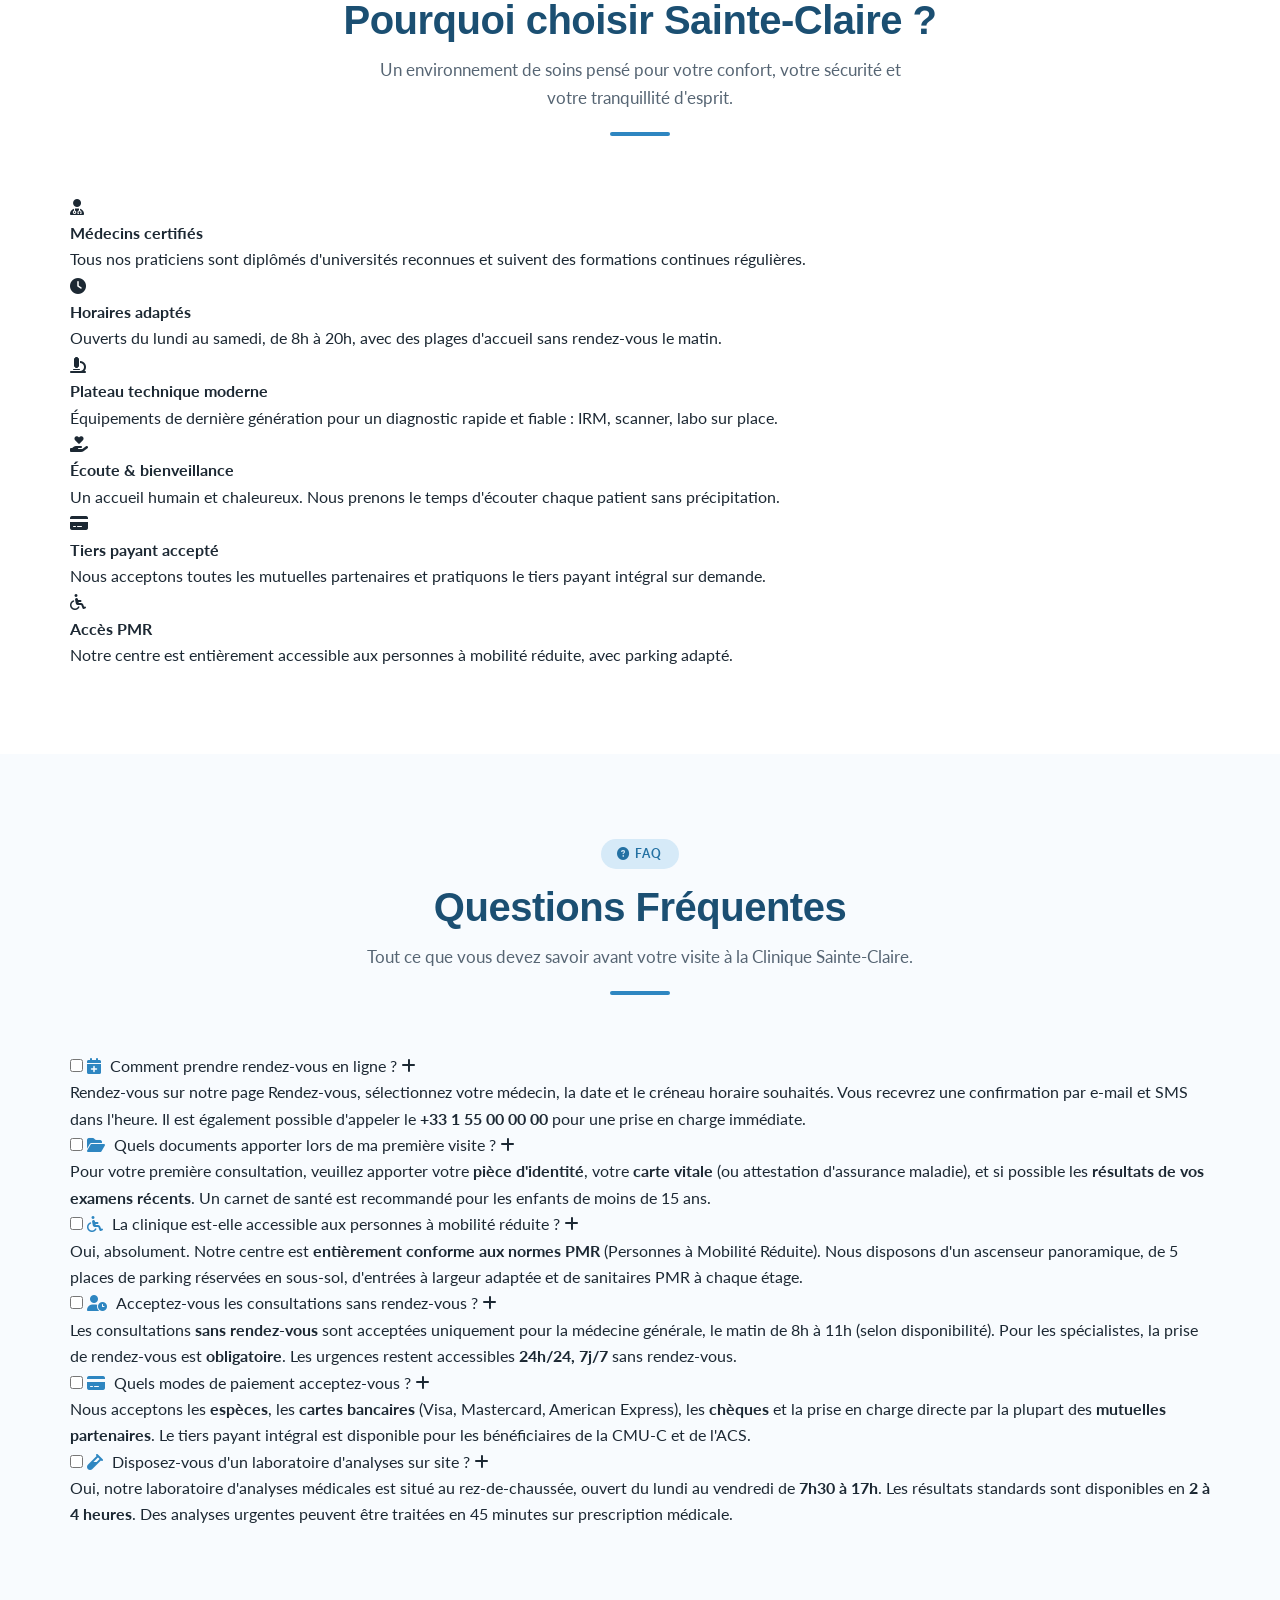
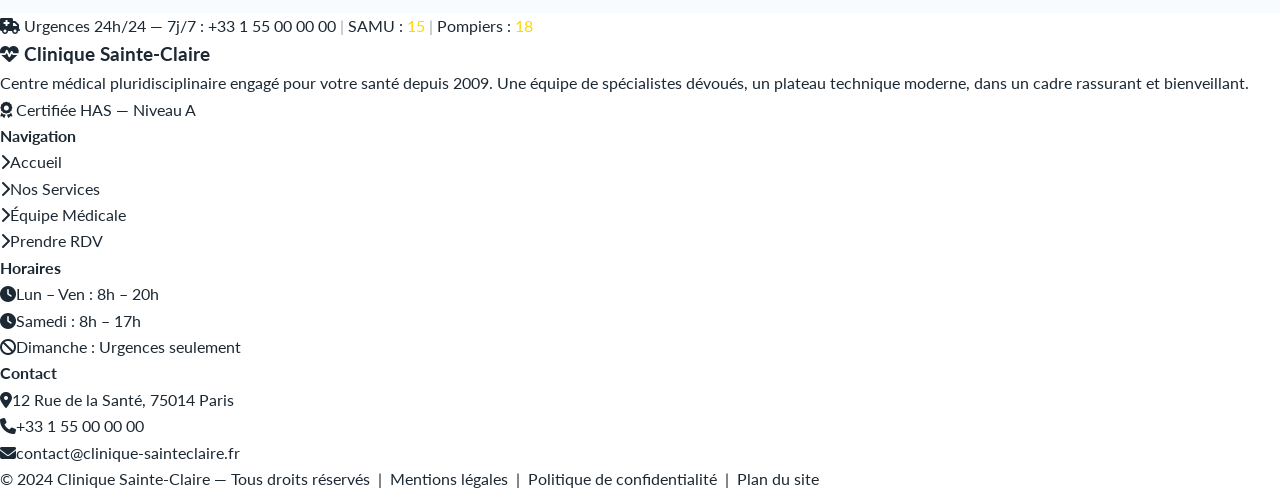
==== commit a9f572de: "Update index.html" ====
--- a/index.html
+++ b/index.html
@@ -3,121 +3,321 @@
 <head>
   <meta charset="UTF-8">
   <meta name="viewport" content="width=device-width, initial-scale=1.0">
+  <meta name="description" content="Clinique Sainte-Claire — Centre médical pluridisciplinaire. Consultations, urgences, spécialistes. Prenez rendez-vous en ligne.">
   <title>Accueil — Clinique Sainte-Claire</title>
-  
-  <!-- FontAwesome 6 (Indispensable pour les icônes) -->
-  <link rel="stylesheet" href="https://cdnjs.cloudflare.com/ajax/libs/font-awesome/6.4.0/css/all.min.css">
-  
-  <!-- Google Fonts -->
+  <link rel="stylesheet" href="stylee.css">
+  <link rel="stylesheet" href="https://cdnjs.cloudflare.com/ajax/libs/font-awesome/6.5.0/css/all.min.css">
   <link rel="preconnect" href="https://fonts.googleapis.com">
-  <link rel="preconnect" href="https://fonts.gstatic.com" crossorigin>
-  <link href="https://fonts.googleapis.com/css2?family=Lato:wght@300;400;700&family=Raleway:wght@600;700;800&display=swap" rel="stylesheet">
-  
-  <!-- Feuille de style principale -->
-  <link rel="stylesheet" href="stylee.css">
+  <link href="https://fonts.googleapis.com/css2?family=Raleway:wght@300;400;600;700;800;900&family=Lato:ital,wght@0,300;0,400;0,700;1,400&display=swap" rel="stylesheet">
 </head>
 <body>
 
-  <!-- ================= HEADER & NAVIGATION ================= -->
+  <div class="urgences-bar">
+    <i class="fa-solid fa-circle-exclamation urg-icon"></i>
+    <span>URGENCES 24h/24 — 7j/7 :</span>
+    <a href="tel:+33155000000"><i class="fa-solid fa-phone-volume"></i> +33 1 55 00 00 00</a>
+    <span class="urg-sep">|</span>
+    <span>SAMU : <a href="tel:15">15</a></span>
+    <span class="urg-sep">|</span>
+    <span>Pompiers : <a href="tel:18">18</a></span>
+    <span class="urg-badge"><i class="fa-solid fa-location-dot"></i> Salle d'urgence ouverte</span>
+  </div>
+
   <header>
-    <!-- Barre d'urgence sticky -->
-    <div class="urgences-bar">
-      <div class="container urgences-flex">
-        <span><i class="fa-solid fa-bell-exclamation pulse"></i> <strong>URGENCES 24h/24 — 7j/7 :</strong> <a href="tel:+33155000000">+33 1 55 00 00 00</a></span>
-        <span class="urgences-nums">SAMU : <strong>15</strong> | Pompiers : <strong>18</strong></span>
-        <span class="badge-salle"><i class="fa-solid fa-location-dot"></i> Salle d'urgence ouverte</span>
-      </div>
-    </div>
-
-    <!-- Navigation principale -->
     <nav class="navbar">
-      <div class="container nav-flex">
-        <a href="index.html" class="logo">
-          <i class="fa-solid fa-heart-pulse logo-icon"></i>
-          <div>
-            <span class="logo-title">Clinique Sainte-Claire</span>
-            <span class="logo-sub">Centre Médical Pluridisciplinaire</span>
-          </div>
-        </a>
-
-        <ul class="nav-links">
-          <li><a href="index.html" class="active">Accueil</a></li>
-          <li><a href="services.html">Nos Services</a></li>
-          <li><a href="equipe.html">Équipe Médicale</a></li>
-        </ul>
-
-        <a href="rendez-vous.html" class="btn btn-primary"><i class="fa-solid fa-calendar-check"></i> Rendez-vous</a>
-      </div>
+      <a href="index.html" class="logo">
+        <div class="logo-mark">
+          <i class="fa-solid fa-heart-pulse"></i>
+        </div>
+        <div class="logo-text-wrap">
+          <h1>Clinique Sainte-Claire</h1>
+          <span>Centre Médical Pluridisciplinaire</span>
+        </div>
+      </a>
+      <ul class="nav-links">
+        <li><a href="index.html" class="active">Accueil</a></li>
+        <li><a href="services.html">Nos Services</a></li>
+        <li><a href="equipe.html">Équipe Médicale</a></li>
+        <li><a href="rendez-vous.html" class="nav-rdv-btn">
+          <i class="fa-solid fa-calendar-check"></i> Rendez-vous
+        </a></li>
+      </ul>
     </nav>
   </header>
-
-  <!-- ================= CONTENU PRINCIPAL ================= -->
-  <main>
-    <!-- Section Hero -->
-    <section class="hero">
-      <div class="container">
-        <span class="badge-certif"><i class="fa-solid fa-shield-halved"></i> Certifiée HAS — Niveau A</span>
-        <h1>Centre médical pluridisciplinaire engagé pour votre santé depuis 2009</h1>
-        <p>Une équipe de spécialistes dévoués, un plateau technique moderne, dans un cadre rassurant et bienveillant.</p>
-        
-        <div class="hero-actions">
-          <a href="rendez-vous.html" class="btn btn-primary btn-lg">Prendre Rendez-vous</a>
-          <a href="services.html" class="btn btn-outline btn-lg">Découvrir nos services</a>
-        </div>
-      </div>
-    </section>
-
-    <!-- tes autres sections (Services Phares, FAQ, etc.) ici -->
-  </main>
-
-  <!-- ================= PIED DE PAGE (FOOTER) ================= -->
-  <footer class="footer">
-    <div class="container footer-grid">
-      
-      <!-- Col 1: A propos -->
-      <div class="footer-col">
-        <div class="logo logo-light">
-          <i class="fa-solid fa-heart-pulse"></i>
-          <span>Clinique Sainte-Claire</span>
-        </div>
-        <p>Centre médical pluridisciplinaire engagé pour votre santé depuis 2009.</p>
-        <span class="badge-certif-sm"><i class="fa-solid fa-award"></i> Certifiée HAS — Niveau A</span>
-      </div>
-
-      <!-- Col 2: Navigation -->
-      <div class="footer-col">
-        <h3>Navigation</h3>
-        <ul>
-          <li><a href="index.html"><i class="fa-solid fa-chevron-right"></i> Accueil</a></li>
-          <li><a href="services.html"><i class="fa-solid fa-chevron-right"></i> Nos Services</a></li>
-          <li><a href="equipe.html"><i class="fa-solid fa-chevron-right"></i> Équipe Médicale</a></li>
-          <li><a href="rendez-vous.html"><i class="fa-solid fa-chevron-right"></i> Prendre RDV</a></li>
-        </ul>
-      </div>
-
-      <!-- Col 3: Horaires -->
-      <div class="footer-col">
-        <h3>Horaires</h3>
-        <ul class="horaires-list">
-          <li><i class="fa-regular fa-clock"></i> Lun – Ven : 8h – 20h</li>
-          <li><i class="fa-regular fa-clock"></i> Samedi : 8h – 17h</li>
-          <li><i class="fa-solid fa-ban"></i> Dimanche : Urgences seulement</li>
-        </ul>
-      </div>
-
-      <!-- Col 4: Contact -->
-      <div class="footer-col">
-        <h3>Contact</h3>
-        <p><i class="fa-solid fa-location-dot"></i> 12 Rue de la Santé, 75014 Paris</p>
-        <p><i class="fa-solid fa-phone"></i> +33 1 55 00 00 00</p>
-      </div>
-
-    </div>
-    
-    <div class="footer-bottom">
-      <div class="container text-center">
-        <p>&copy; 2026 Clinique Sainte-Claire. Tous droits réservés.</p>
-      </div>
+  <section class="hero">
+    <div class="hero-content">
+      <div class="hero-badge">
+        <i class="fa-solid fa-shield-heart"></i>
+        Votre santé, notre priorité absolue
+      </div>
+      <h2>Des soins d'excellence,<br><span>à portée de tous</span></h2>
+      <p>Le Centre Médical Sainte-Claire vous accueille dans un environnement rassurant, avec une équipe de spécialistes qualifiés, disponible 6 jours sur 7.</p>
+      <div class="hero-ctas">
+        <a href="rendez-vous.html" class="hero-btn-main">
+          <i class="fa-solid fa-calendar-plus"></i> Prendre rendez-vous
+        </a>
+        <a href="services.html" class="hero-btn-sec">
+          <i class="fa-solid fa-stethoscope"></i> Voir nos spécialités
+        </a>
+      </div>
+      <div class="hero-stats">
+        <div class="hero-stat">
+          <span class="hero-stat-num">+15</span>
+          <span class="hero-stat-lbl">Spécialistes</span>
+        </div>
+        <div class="hero-stat">
+          <span class="hero-stat-num">8 500</span>
+          <span class="hero-stat-lbl">Patients suivis</span>
+        </div>
+        <div class="hero-stat">
+          <span class="hero-stat-num">24h</span>
+          <span class="hero-stat-lbl">Urgences</span>
+        </div>
+        <div class="hero-stat">
+          <span class="hero-stat-num">15 ans</span>
+          <span class="hero-stat-lbl">D'expérience</span>
+        </div>
+      </div>
+    </div>
+  </section>
+
+  <section class="bg-gray">
+    <div class="container">
+      <div class="section-header">
+        <div class="section-tag"><i class="fa-solid fa-star"></i> Nos spécialités</div>
+        <h2>Nos Services Phares</h2>
+        <p>Une couverture médicale complète pour répondre à l'ensemble de vos besoins de santé, du quotidien à l'urgence.</p>
+        <div class="divider"></div>
+      </div>
+
+      <!-- CSS Grid -->
+      <div class="services-grid">
+        <div class="service-card">
+          <div class="service-icon"><i class="fa-solid fa-stethoscope"></i></div>
+          <h3>Médecine Générale</h3>
+          <p>Consultations, bilans de santé, suivi des maladies chroniques et délivrance d'ordonnances médicales.</p>
+          <span class="service-tag">Sans rendez-vous possible</span>
+        </div>
+
+        <div class="service-card">
+          <div class="service-icon"><i class="fa-solid fa-heart-pulse"></i></div>
+          <h3>Cardiologie</h3>
+          <p>Électrocardiogramme, échocardiographie et prise en charge des pathologies cardiovasculaires.</p>
+          <span class="service-tag">Sur rendez-vous</span>
+        </div>
+
+        <div class="service-card">
+          <div class="service-icon"><i class="fa-solid fa-baby"></i></div>
+          <h3>Pédiatrie</h3>
+          <p>Soins adaptés aux nourrissons, enfants et adolescents, suivi de croissance et vaccination.</p>
+          <span class="service-tag">0 – 18 ans</span>
+        </div>
+
+        <div class="service-card" style="border-color: var(--urgence); background: #FEF9F9;">
+          <div class="service-icon" style="background: #FDEDEC; color: var(--urgence);">
+            <i class="fa-solid fa-truck-medical"></i>
+          </div>
+          <h3 style="color: var(--urgence-dark);">Urgences</h3>
+          <p>Prise en charge immédiate 24h/24 et 7j/7 pour toutes situations d'urgence médicale ou traumatologique.</p>
+          <span class="service-tag" style="background: #FDEDEC; color: var(--urgence);">Ouvert 24h/24</span>
+        </div>
+      </div>
+
+      <div style="text-align: center; margin-top: 38px;">
+        <a href="services.html" class="btn btn-outline-primary">
+          Voir toutes nos spécialités <i class="fa-solid fa-arrow-right"></i>
+        </a>
+      </div>
+    </div>
+  </section>
+
+  <section>
+    <div class="container">
+      <div class="section-header">
+        <div class="section-tag"><i class="fa-solid fa-medal"></i> Nos atouts</div>
+        <h2>Pourquoi choisir Sainte-Claire ?</h2>
+        <p>Un environnement de soins pensé pour votre confort, votre sécurité et votre tranquillité d'esprit.</p>
+        <div class="divider"></div>
+      </div>
+      <div class="atouts-grid">
+        <div class="atout-card">
+          <div class="atout-icon"><i class="fa-solid fa-user-doctor"></i></div>
+          <h4>Médecins certifiés</h4>
+          <p>Tous nos praticiens sont diplômés d'universités reconnues et suivent des formations continues régulières.</p>
+        </div>
+        <div class="atout-card">
+          <div class="atout-icon"><i class="fa-solid fa-clock"></i></div>
+          <h4>Horaires adaptés</h4>
+          <p>Ouverts du lundi au samedi, de 8h à 20h, avec des plages d'accueil sans rendez-vous le matin.</p>
+        </div>
+        <div class="atout-card">
+          <div class="atout-icon"><i class="fa-solid fa-microscope"></i></div>
+          <h4>Plateau technique moderne</h4>
+          <p>Équipements de dernière génération pour un diagnostic rapide et fiable : IRM, scanner, labo sur place.</p>
+        </div>
+        <div class="atout-card">
+          <div class="atout-icon"><i class="fa-solid fa-hand-holding-heart"></i></div>
+          <h4>Écoute & bienveillance</h4>
+          <p>Un accueil humain et chaleureux. Nous prenons le temps d'écouter chaque patient sans précipitation.</p>
+        </div>
+        <div class="atout-card">
+          <div class="atout-icon"><i class="fa-solid fa-credit-card"></i></div>
+          <h4>Tiers payant accepté</h4>
+          <p>Nous acceptons toutes les mutuelles partenaires et pratiquons le tiers payant intégral sur demande.</p>
+        </div>
+        <div class="atout-card">
+          <div class="atout-icon"><i class="fa-solid fa-wheelchair"></i></div>
+          <h4>Accès PMR</h4>
+          <p>Notre centre est entièrement accessible aux personnes à mobilité réduite, avec parking adapté.</p>
+        </div>
+      </div>
+    </div>
+  </section>
+  <section class="bg-light">
+    <div class="container">
+      <div class="section-header">
+        <div class="section-tag"><i class="fa-solid fa-circle-question"></i> FAQ</div>
+        <h2>Questions Fréquentes</h2>
+        <p>Tout ce que vous devez savoir avant votre visite à la Clinique Sainte-Claire.</p>
+        <div class="divider"></div>
+      </div>
+
+      <div class="faq-list">
+
+        <div class="faq-item">
+          <input type="checkbox" id="faq1">
+          <label class="faq-label" for="faq1">
+            <span><i class="fa-solid fa-calendar-plus" style="color:var(--secondary);margin-right:9px;"></i>Comment prendre rendez-vous en ligne ?</span>
+            <i class="fa-solid fa-plus faq-chevron"></i>
+          </label>
+          <div class="faq-body">
+            <div class="faq-body-inner">
+              <p>Rendez-vous sur notre page <a href="rendez-vous.html">Rendez-vous</a>, sélectionnez votre médecin, la date et le créneau horaire souhaités. Vous recevrez une confirmation par e-mail et SMS dans l'heure. Il est également possible d'appeler le <strong>+33 1 55 00 00 00</strong> pour une prise en charge immédiate.</p>
+            </div>
+          </div>
+        </div>
+
+        <div class="faq-item">
+          <input type="checkbox" id="faq2">
+          <label class="faq-label" for="faq2">
+            <span><i class="fa-solid fa-folder-open" style="color:var(--secondary);margin-right:9px;"></i>Quels documents apporter lors de ma première visite ?</span>
+            <i class="fa-solid fa-plus faq-chevron"></i>
+          </label>
+          <div class="faq-body">
+            <div class="faq-body-inner">
+              <p>Pour votre première consultation, veuillez apporter votre <strong>pièce d'identité</strong>, votre <strong>carte vitale</strong> (ou attestation d'assurance maladie), et si possible les <strong>résultats de vos examens récents</strong>. Un carnet de santé est recommandé pour les enfants de moins de 15 ans.</p>
+            </div>
+          </div>
+        </div>
+
+        <div class="faq-item">
+          <input type="checkbox" id="faq3">
+          <label class="faq-label" for="faq3">
+            <span><i class="fa-solid fa-wheelchair" style="color:var(--secondary);margin-right:9px;"></i>La clinique est-elle accessible aux personnes à mobilité réduite ?</span>
+            <i class="fa-solid fa-plus faq-chevron"></i>
+          </label>
+          <div class="faq-body">
+            <div class="faq-body-inner">
+              <p>Oui, absolument. Notre centre est <strong>entièrement conforme aux normes PMR</strong> (Personnes à Mobilité Réduite). Nous disposons d'un ascenseur panoramique, de 5 places de parking réservées en sous-sol, d'entrées à largeur adaptée et de sanitaires PMR à chaque étage.</p>
+            </div>
+          </div>
+        </div>
+
+        <div class="faq-item">
+          <input type="checkbox" id="faq4">
+          <label class="faq-label" for="faq4">
+            <span><i class="fa-solid fa-user-clock" style="color:var(--secondary);margin-right:9px;"></i>Acceptez-vous les consultations sans rendez-vous ?</span>
+            <i class="fa-solid fa-plus faq-chevron"></i>
+          </label>
+          <div class="faq-body">
+            <div class="faq-body-inner">
+              <p>Les consultations <strong>sans rendez-vous</strong> sont acceptées uniquement pour la médecine générale, le matin de 8h à 11h (selon disponibilité). Pour les spécialistes, la prise de rendez-vous est <strong>obligatoire</strong>. Les urgences restent accessibles <strong>24h/24, 7j/7</strong> sans rendez-vous.</p>
+            </div>
+          </div>
+        </div>
+
+        <div class="faq-item">
+          <input type="checkbox" id="faq5">
+          <label class="faq-label" for="faq5">
+            <span><i class="fa-solid fa-credit-card" style="color:var(--secondary);margin-right:9px;"></i>Quels modes de paiement acceptez-vous ?</span>
+            <i class="fa-solid fa-plus faq-chevron"></i>
+          </label>
+          <div class="faq-body">
+            <div class="faq-body-inner">
+              <p>Nous acceptons les <strong>espèces</strong>, les <strong>cartes bancaires</strong> (Visa, Mastercard, American Express), les <strong>chèques</strong> et la prise en charge directe par la plupart des <strong>mutuelles partenaires</strong>. Le tiers payant intégral est disponible pour les bénéficiaires de la CMU-C et de l'ACS.</p>
+            </div>
+          </div>
+        </div>
+
+        <div class="faq-item">
+          <input type="checkbox" id="faq6">
+          <label class="faq-label" for="faq6">
+            <span><i class="fa-solid fa-vial" style="color:var(--secondary);margin-right:9px;"></i>Disposez-vous d'un laboratoire d'analyses sur site ?</span>
+            <i class="fa-solid fa-plus faq-chevron"></i>
+          </label>
+          <div class="faq-body">
+            <div class="faq-body-inner">
+              <p>Oui, notre laboratoire d'analyses médicales est situé au rez-de-chaussée, ouvert du lundi au vendredi de <strong>7h30 à 17h</strong>. Les résultats standards sont disponibles en <strong>2 à 4 heures</strong>. Des analyses urgentes peuvent être traitées en 45 minutes sur prescription médicale.</p>
+            </div>
+          </div>
+        </div>
+
+      </div><!-- /.faq-list -->
+    </div>
+  </section>
+
+  <footer>
+    <div class="footer-inner">
+
+      <div class="footer-urgence-strip">
+        <i class="fa-solid fa-truck-medical"></i>
+        <span>Urgences 24h/24 — 7j/7 :</span>
+        <a href="tel:+33155000000">+33 1 55 00 00 00</a>
+        <span style="opacity:0.4">|</span>
+        <span>SAMU : <a href="tel:15" style="color:#FFD700">15</a></span>
+        <span style="opacity:0.4">|</span>
+        <span>Pompiers : <a href="tel:18" style="color:#FFD700">18</a></span>
+      </div>
+
+      <div class="footer-grid">
+        <div class="footer-brand">
+          <h3><i class="fa-solid fa-heart-pulse"></i> Clinique Sainte-Claire</h3>
+          <p>Centre médical pluridisciplinaire engagé pour votre santé depuis 2009. Une équipe de spécialistes dévoués, un plateau technique moderne, dans un cadre rassurant et bienveillant.</p>
+          <div class="footer-badge">
+            <i class="fa-solid fa-award"></i> Certifiée HAS — Niveau A
+          </div>
+        </div>
+        <div class="footer-col">
+          <h4>Navigation</h4>
+          <ul>
+            <li><i class="fa-solid fa-chevron-right"></i><a href="index.html">Accueil</a></li>
+            <li><i class="fa-solid fa-chevron-right"></i><a href="services.html">Nos Services</a></li>
+            <li><i class="fa-solid fa-chevron-right"></i><a href="equipe.html">Équipe Médicale</a></li>
+            <li><i class="fa-solid fa-chevron-right"></i><a href="rendez-vous.html">Prendre RDV</a></li>
+          </ul>
+        </div>
+        <div class="footer-col">
+          <h4>Horaires</h4>
+          <ul>
+            <li><i class="fa-solid fa-clock"></i><span>Lun – Ven : 8h – 20h</span></li>
+            <li><i class="fa-solid fa-clock"></i><span>Samedi : 8h – 17h</span></li>
+            <li><i class="fa-solid fa-ban"></i><span>Dimanche : Urgences seulement</span></li>
+          </ul>
+        </div>
+        <div class="footer-col">
+          <h4>Contact</h4>
+          <ul>
+            <li><i class="fa-solid fa-location-dot"></i><span>12 Rue de la Santé, 75014 Paris</span></li>
+            <li><i class="fa-solid fa-phone"></i><a href="tel:+33155000000">+33 1 55 00 00 00</a></li>
+            <li><i class="fa-solid fa-envelope"></i><a href="mailto:contact@clinique-sainteclaire.fr">contact@clinique-sainteclaire.fr</a></li>
+          </ul>
+        </div>
+      </div>
+
+      <div class="footer-bottom">
+        <p>© 2024 Clinique Sainte-Claire — Tous droits réservés &nbsp;|&nbsp; Mentions légales &nbsp;|&nbsp; Politique de confidentialité &nbsp;|&nbsp; Plan du site</p>
+      </div>
+
     </div>
   </footer>
 
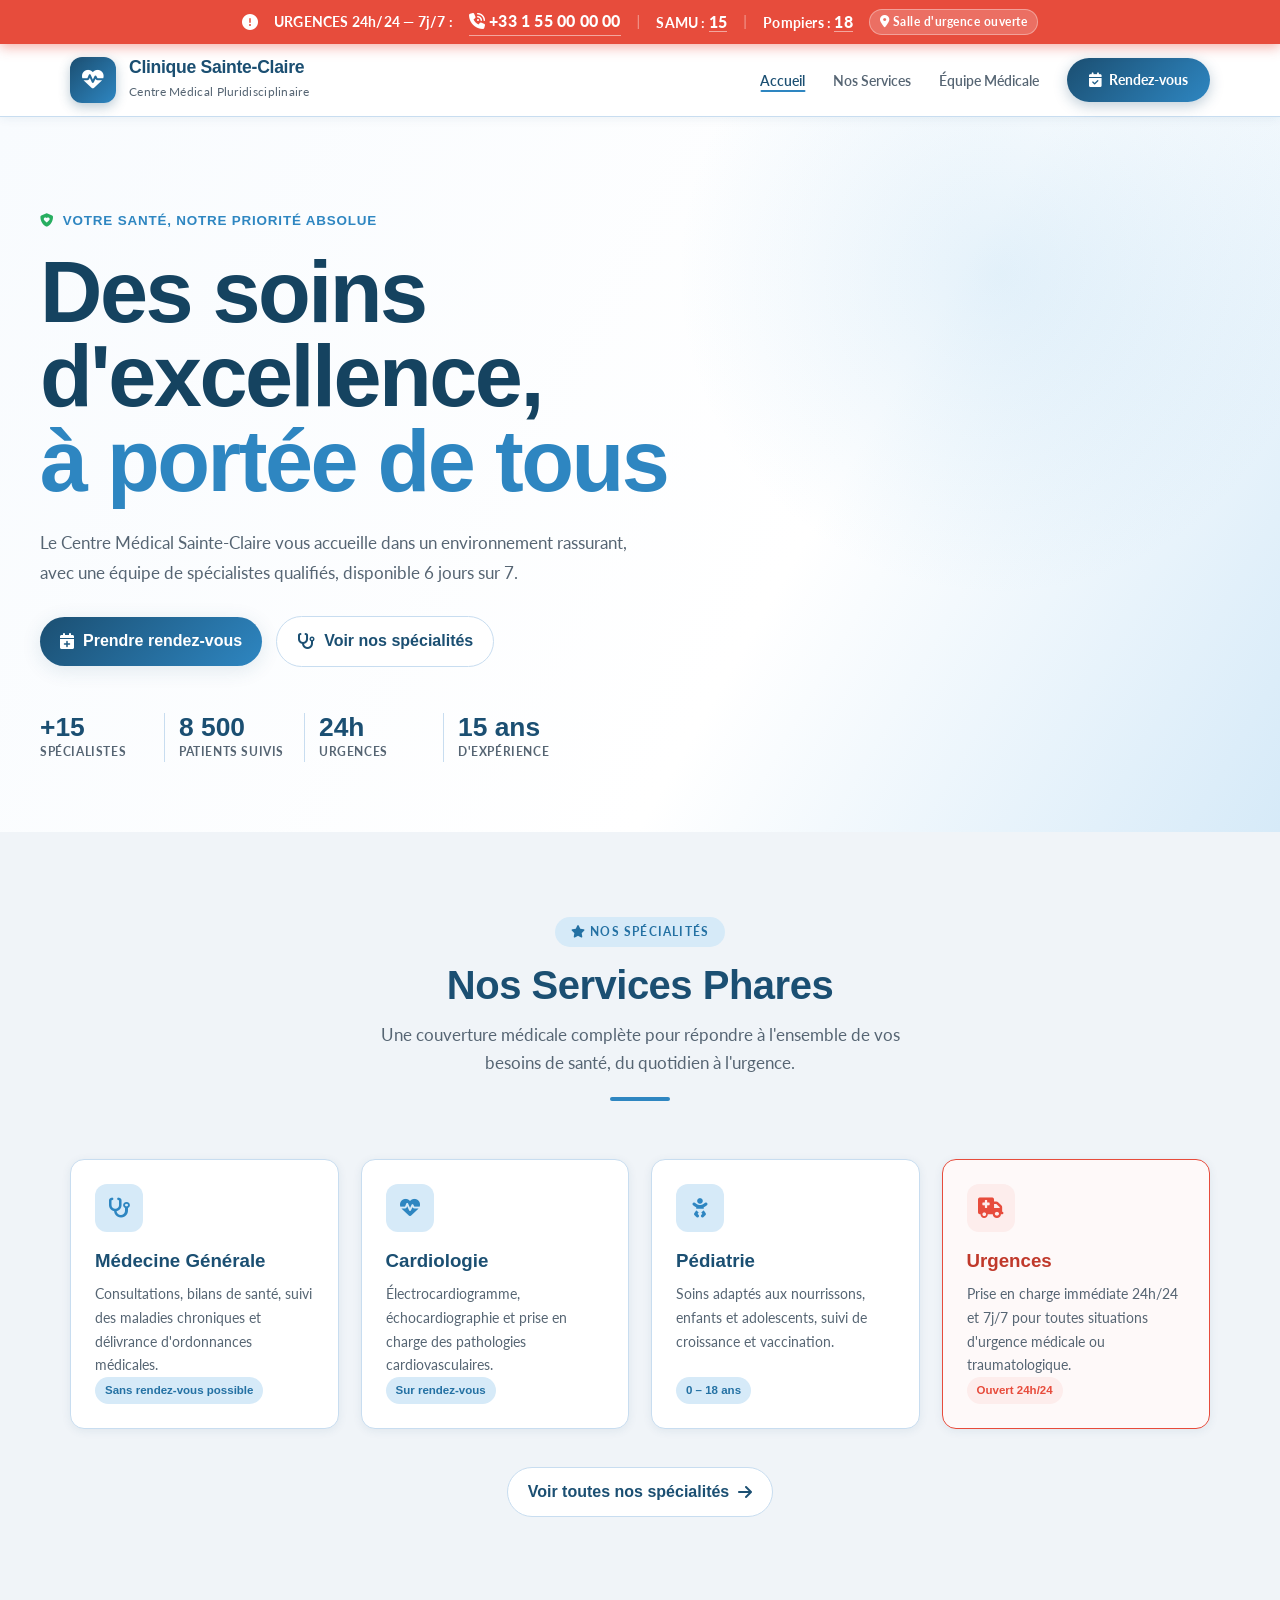
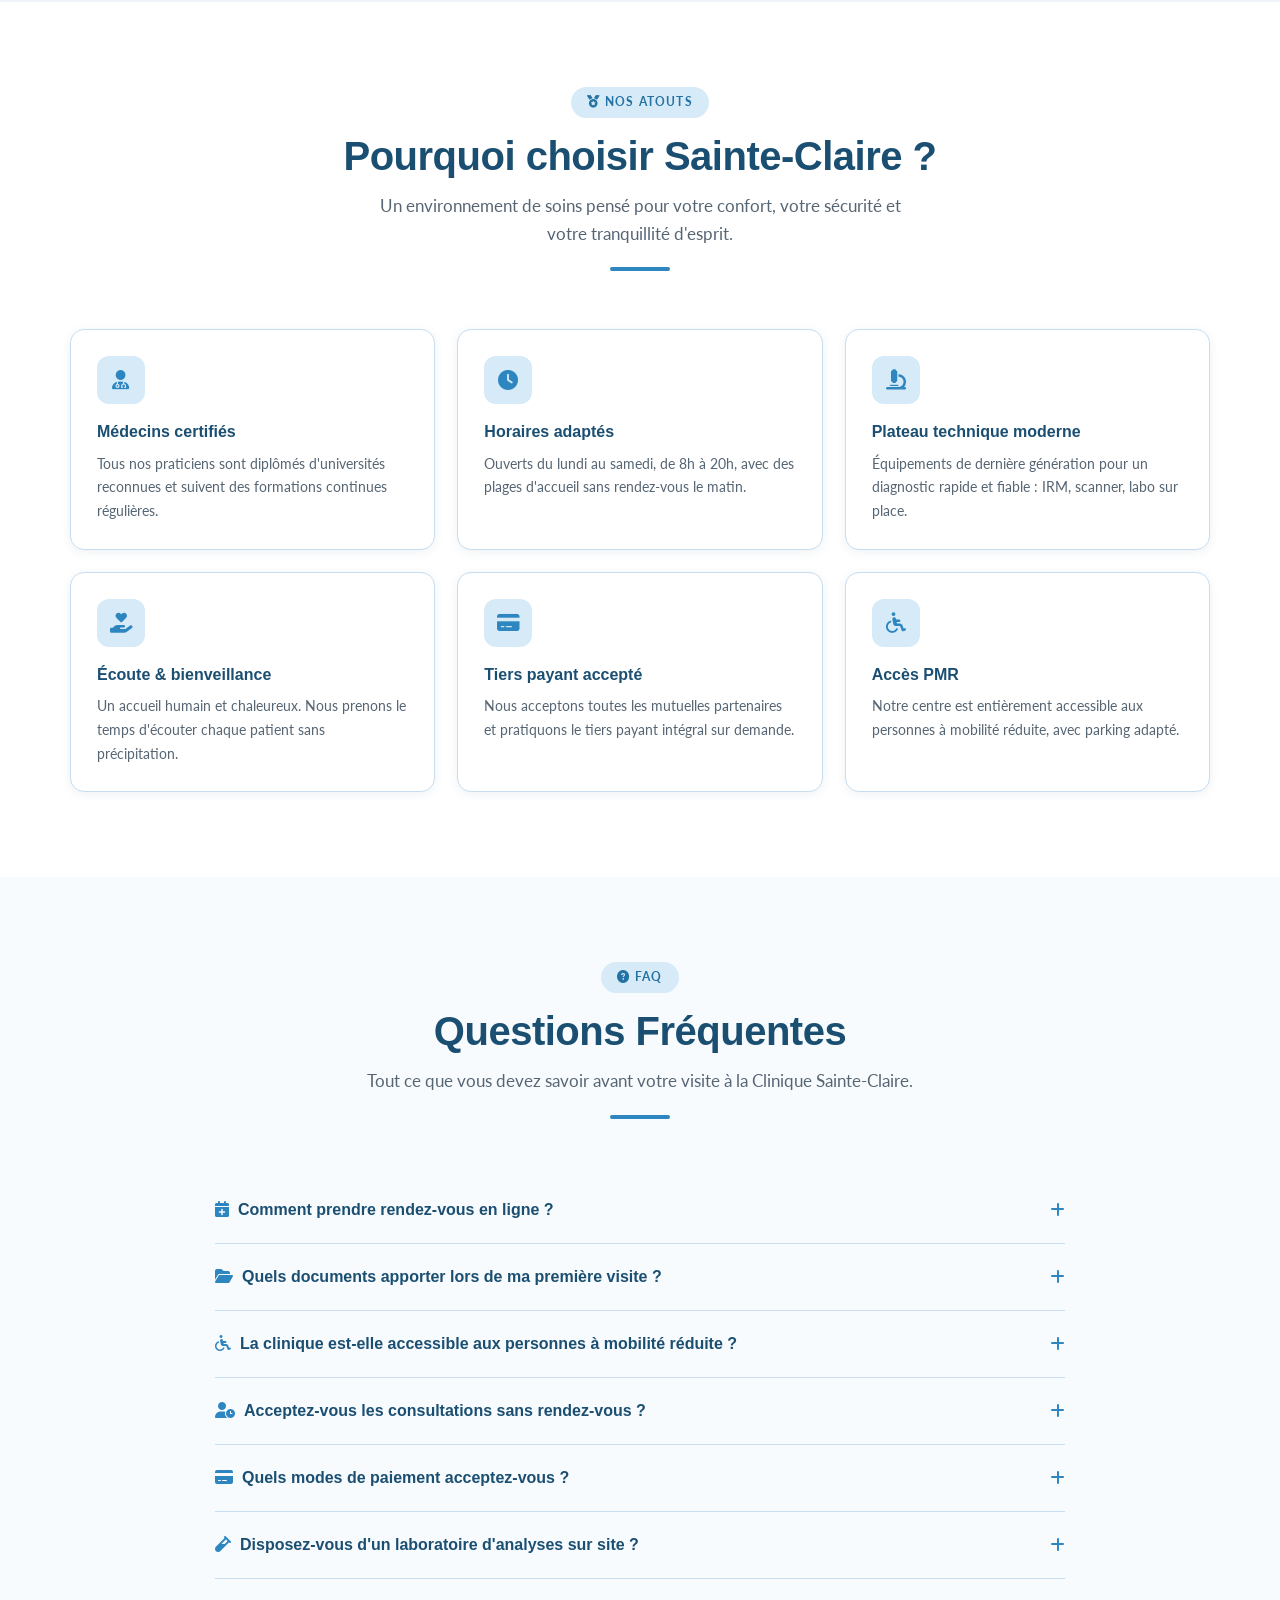
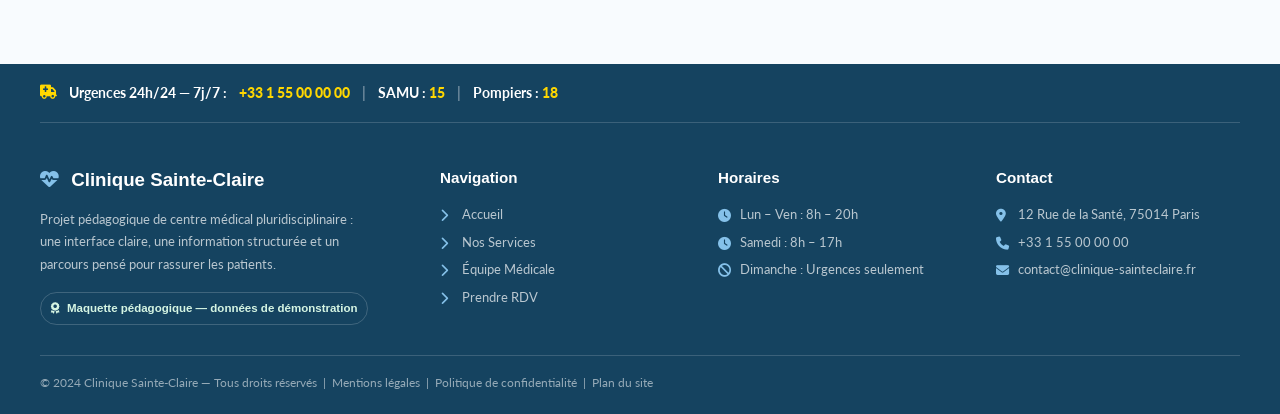
==== commit 3083114a: "Update index.html" ====
--- a/index.html
+++ b/index.html
@@ -6,7 +6,7 @@
   <meta name="description" content="Clinique Sainte-Claire — Centre médical pluridisciplinaire. Consultations, urgences, spécialistes. Prenez rendez-vous en ligne.">
   <title>Accueil — Clinique Sainte-Claire</title>
   <link rel="stylesheet" href="stylee.css">
-  <link rel="stylesheet" href="https://cdnjs.cloudflare.com/ajax/libs/font-awesome/6.5.0/css/all.min.css">
+  <link rel="stylesheet" href="https://cdnjs.cloudflare.com/ajax/libs/font-awesome/6.4.0/css/all.min.css">
   <link rel="preconnect" href="https://fonts.googleapis.com">
   <link href="https://fonts.googleapis.com/css2?family=Raleway:wght@300;400;600;700;800;900&family=Lato:ital,wght@0,300;0,400;0,700;1,400&display=swap" rel="stylesheet">
 </head>
@@ -44,6 +44,8 @@
       </ul>
     </nav>
   </header>
+
+  <main>
   <section class="hero">
     <div class="hero-content">
       <div class="hero-badge">
@@ -192,7 +194,7 @@
           </label>
           <div class="faq-body">
             <div class="faq-body-inner">
-              <p>Rendez-vous sur notre page <a href="rendez-vous.html">Rendez-vous</a>, sélectionnez votre médecin, la date et le créneau horaire souhaités. Vous recevrez une confirmation par e-mail et SMS dans l'heure. Il est également possible d'appeler le <strong>+33 1 55 00 00 00</strong> pour une prise en charge immédiate.</p>
+              <p>Rendez-vous sur notre page <a href="rendez-vous.html">Rendez-vous</a>, sélectionnez votre médecin, la date et le créneau horaire souhaités. Dans cette maquette, le parcours est présenté côté interface ; une confirmation réelle nécessiterait un service sécurisé côté serveur. Il est également possible d'appeler le <strong>+33 1 55 00 00 00</strong> dans le scénario de démonstration.</p>
             </div>
           </div>
         </div>
@@ -265,6 +267,7 @@
       </div><!-- /.faq-list -->
     </div>
   </section>
+  </main>
 
   <footer>
     <div class="footer-inner">
@@ -282,9 +285,9 @@
       <div class="footer-grid">
         <div class="footer-brand">
           <h3><i class="fa-solid fa-heart-pulse"></i> Clinique Sainte-Claire</h3>
-          <p>Centre médical pluridisciplinaire engagé pour votre santé depuis 2009. Une équipe de spécialistes dévoués, un plateau technique moderne, dans un cadre rassurant et bienveillant.</p>
+          <p>Projet pédagogique de centre médical pluridisciplinaire : une interface claire, une information structurée et un parcours pensé pour rassurer les patients.</p>
           <div class="footer-badge">
-            <i class="fa-solid fa-award"></i> Certifiée HAS — Niveau A
+            <i class="fa-solid fa-award"></i> Maquette pédagogique — données de démonstration
           </div>
         </div>
         <div class="footer-col">
--- a/stylee.css
+++ b/stylee.css
@@ -286,3 +286,404 @@
   align-items: center;
   gap: 10px;
 }
+
+/* Structure globale : le contenu pousse naturellement le footer en bas. */
+body {
+  min-height: 100vh;
+  display: flex;
+  flex-direction: column;
+}
+
+main {
+  flex: 1 0 auto;
+  display: block;
+}
+
+footer {
+  flex: 0 0 auto;
+  margin-top: auto;
+  background: var(--primary-dark);
+  color: rgba(255,255,255,0.86);
+  padding: 0 30px;
+}
+
+/* Hero de l’accueil */
+.hero {
+  min-height: 610px;
+  padding: 90px 30px 70px;
+  background:
+    radial-gradient(circle at 78% 22%, rgba(133,193,233,0.22), transparent 28%),
+    linear-gradient(120deg, var(--off-white), #ffffff 62%, var(--accent-light));
+  display: flex;
+  align-items: center;
+}
+
+.hero-content {
+  width: 100%;
+  max-width: 1200px;
+  margin: 0 auto;
+}
+
+.hero-badge {
+  display: inline-flex;
+  align-items: center;
+  gap: 9px;
+  color: var(--secondary);
+  font-size: 0.84rem;
+  font-weight: 800;
+  letter-spacing: 0.8px;
+  text-transform: uppercase;
+  margin-bottom: 18px;
+}
+
+.hero-badge i { color: var(--success); }
+
+.hero h2 {
+  max-width: 760px;
+  font-family: var(--font-head);
+  color: var(--primary-dark);
+  font-size: clamp(2.8rem, 7vw, 5.4rem);
+  line-height: 0.98;
+  font-weight: 900;
+  letter-spacing: -2.5px;
+  margin-bottom: 24px;
+}
+
+.hero h2 span { color: var(--secondary); }
+
+.hero-content > p {
+  max-width: 620px;
+  color: var(--text-muted);
+  font-size: 1.08rem;
+  line-height: 1.75;
+  margin-bottom: 28px;
+}
+
+.hero-ctas, .hero-stats {
+  display: flex;
+  align-items: center;
+  flex-wrap: wrap;
+  gap: 14px;
+}
+
+.hero-ctas { margin-bottom: 46px; }
+
+.hero-btn-main, .hero-btn-sec, .btn {
+  display: inline-flex;
+  align-items: center;
+  justify-content: center;
+  gap: 9px;
+  min-height: 46px;
+  padding: 11px 20px;
+  border-radius: 50px;
+  font-weight: 800;
+  transition: var(--transition);
+}
+
+.hero-btn-main, .btn-primary-solid {
+  color: white;
+  background: linear-gradient(135deg, var(--primary), var(--secondary));
+  box-shadow: var(--shadow);
+}
+
+.hero-btn-sec, .btn-outline-primary {
+  color: var(--primary);
+  background: white;
+  border: 1px solid var(--border);
+}
+
+.hero-btn-main:hover, .hero-btn-sec:hover, .btn:hover {
+  transform: translateY(-2px);
+  box-shadow: var(--shadow-lg);
+}
+
+.hero-stat {
+  min-width: 125px;
+  padding-right: 20px;
+  border-right: 1px solid var(--border);
+}
+
+.hero-stat:last-child { border-right: 0; }
+.hero-stat-num {
+  display: block;
+  color: var(--primary);
+  font-family: var(--font-head);
+  font-size: 1.65rem;
+  font-weight: 900;
+  line-height: 1.1;
+}
+.hero-stat-lbl {
+  display: block;
+  color: var(--text-muted);
+  font-size: 0.75rem;
+  font-weight: 700;
+  text-transform: uppercase;
+  letter-spacing: 0.6px;
+}
+
+/* Cartes et grilles partagées */
+.services-grid, .services-grid-full, .atouts-grid {
+  display: grid;
+  gap: 22px;
+}
+
+.services-grid { grid-template-columns: repeat(4, minmax(0, 1fr)); }
+.services-grid-full { grid-template-columns: repeat(4, minmax(0, 1fr)); }
+.atouts-grid { grid-template-columns: repeat(3, minmax(0, 1fr)); }
+
+.service-card, .atout-card, .medecin-card, .form-card, .contact-block {
+  background: white;
+  border: 1px solid var(--border);
+  border-radius: var(--radius);
+  box-shadow: var(--shadow-sm);
+}
+
+.service-card {
+  min-height: 250px;
+  padding: 24px;
+  display: flex;
+  flex-direction: column;
+  transition: var(--transition);
+}
+
+.service-card:hover, .atout-card:hover, .medecin-card:hover {
+  transform: translateY(-4px);
+  box-shadow: var(--shadow);
+}
+
+.service-icon, .atout-icon {
+  width: 48px;
+  height: 48px;
+  display: inline-flex;
+  align-items: center;
+  justify-content: center;
+  color: var(--secondary);
+  background: var(--accent-light);
+  border-radius: 12px;
+  font-size: 1.25rem;
+  margin-bottom: 18px;
+}
+
+.service-card h3, .atout-card h4 {
+  color: var(--primary);
+  font-family: var(--font-head);
+  font-weight: 800;
+  line-height: 1.2;
+  margin-bottom: 10px;
+}
+
+.service-card p, .atout-card p {
+  color: var(--text-muted);
+  font-size: 0.9rem;
+  line-height: 1.65;
+}
+
+.service-tag {
+  align-self: flex-start;
+  margin-top: auto;
+  padding: 4px 10px;
+  border-radius: 50px;
+  background: var(--accent-light);
+  color: var(--primary-light);
+  font-size: 0.72rem;
+  font-weight: 800;
+}
+
+.atout-card {
+  padding: 26px;
+  transition: var(--transition);
+}
+
+/* Pages secondaires */
+.page-header {
+  padding: 58px 30px 48px;
+  color: white;
+  text-align: center;
+  background: linear-gradient(135deg, var(--primary-dark), var(--primary-light));
+}
+
+.page-header h2 {
+  font-family: var(--font-head);
+  font-size: clamp(1.8rem, 4vw, 2.8rem);
+  font-weight: 900;
+  line-height: 1.1;
+  margin-bottom: 10px;
+}
+
+.page-header h2 i { color: var(--accent); margin-right: 10px; }
+.page-header p { opacity: 0.88; font-size: 1rem; }
+
+.breadcrumb { background: var(--off-white); border-bottom: 1px solid var(--border); }
+.breadcrumb-inner {
+  max-width: 1200px;
+  margin: 0 auto;
+  padding: 14px 30px;
+  display: flex;
+  align-items: center;
+  gap: 12px;
+  color: var(--text-muted);
+  font-size: 0.82rem;
+}
+.breadcrumb a { color: var(--secondary); font-weight: 700; }
+.breadcrumb .sep { color: var(--text-light); }
+
+/* FAQ en accordéon CSS pur */
+.faq-list { max-width: 850px; margin: 0 auto; }
+.faq-item { border-bottom: 1px solid var(--border); }
+.faq-item > input[type="checkbox"] {
+  position: absolute;
+  width: 1px;
+  height: 1px;
+  overflow: hidden;
+  clip: rect(0 0 0 0);
+  white-space: nowrap;
+  clip-path: inset(50%);
+}
+.faq-label {
+  min-height: 66px;
+  display: flex;
+  align-items: center;
+  justify-content: space-between;
+  gap: 16px;
+  color: var(--primary);
+  font-weight: 800;
+  cursor: pointer;
+}
+.faq-label > span { flex: 1; }
+.faq-chevron { color: var(--secondary); transition: transform 0.25s ease; }
+.faq-body { display: grid; grid-template-rows: 0fr; transition: grid-template-rows 0.25s ease; }
+.faq-body-inner { overflow: hidden; }
+.faq-body p { padding: 0 38px 20px 0; color: var(--text-muted); line-height: 1.7; }
+.faq-body a { color: var(--secondary); font-weight: 700; }
+.faq-item > input[type="checkbox"]:checked ~ .faq-body { grid-template-rows: 1fr; }
+.faq-item > input[type="checkbox"]:checked ~ .faq-label .faq-chevron { transform: rotate(45deg); }
+.faq-item > input[type="checkbox"]:focus-visible ~ .faq-label { outline: 3px solid rgba(46,134,193,0.35); outline-offset: 4px; }
+
+/* Équipe médicale */
+.medecins-flex { display: grid; grid-template-columns: repeat(2, minmax(0, 1fr)); gap: 24px; }
+.medecin-card { overflow: hidden; transition: var(--transition); }
+.medecin-photo {
+  min-height: 170px;
+  display: flex;
+  align-items: center;
+  justify-content: center;
+  position: relative;
+  color: white;
+}
+.medecin-avatar-fallback { font-size: 4rem; opacity: 0.86; }
+.medecin-gender-badge {
+  position: absolute;
+  left: 16px;
+  bottom: 14px;
+  padding: 5px 10px;
+  border-radius: 50px;
+  background: rgba(0,0,0,0.2);
+  font-size: 0.72rem;
+  font-weight: 800;
+}
+.medecin-body { padding: 22px; }
+.medecin-body h3 { color: var(--primary); font-family: var(--font-head); font-weight: 800; margin-bottom: 5px; }
+.medecin-specialite { color: var(--secondary); font-size: 0.86rem; font-weight: 800; }
+.medecin-details { margin-top: 15px; display: grid; gap: 9px; }
+.medecin-detail-line { display: flex; align-items: flex-start; gap: 9px; color: var(--text-muted); font-size: 0.78rem; line-height: 1.45; }
+.medecin-detail-line i { width: 15px; flex: 0 0 15px; color: var(--secondary); margin-top: 3px; }
+.medecin-dispo { margin-top: 13px; }
+.dispo-pill { color: var(--success); font-size: 0.76rem; font-weight: 800; }
+.dispo-pill i { margin-right: 5px; }
+
+/* Rendez-vous et contact */
+.rdv-steps, .rdv-layout { max-width: 1100px; margin-left: auto; margin-right: auto; }
+.rdv-layout { display: grid; grid-template-columns: minmax(0, 1.5fr) minmax(280px, 0.8fr); gap: 26px; align-items: start; }
+.form-card { padding: 30px; }
+.form-card > h3 { margin-top: 0; }
+.form-subtitle { color: var(--text-muted); font-size: 0.86rem; line-height: 1.55; margin-bottom: 20px; }
+.form-row-2, .form-row-3 { display: grid; gap: 16px; margin-bottom: 16px; }
+.form-row-2 { grid-template-columns: repeat(2, minmax(0, 1fr)); }
+.form-row-3 { grid-template-columns: repeat(3, minmax(0, 1fr)); }
+.form-group { min-width: 0; }
+.form-group label { display: block; color: var(--primary); font-size: 0.82rem; font-weight: 800; margin-bottom: 6px; }
+.required { color: var(--urgence); }
+.form-group input, .form-group select, .form-group textarea {
+  width: 100%;
+  border: 1px solid var(--border);
+  border-radius: var(--radius-xs);
+  background: white;
+  color: var(--text);
+  padding: 11px 12px;
+  font-size: 0.88rem;
+  outline: none;
+  transition: var(--transition);
+}
+.form-group textarea { min-height: 110px; resize: vertical; }
+.form-group input:focus, .form-group select:focus, .form-group textarea:focus { border-color: var(--secondary); box-shadow: 0 0 0 3px rgba(46,134,193,0.16); }
+.select-wrapper { position: relative; }
+.select-wrapper::after { content: "\f078"; position: absolute; right: 13px; top: 50%; transform: translateY(-50%); color: var(--secondary); font-family: "Font Awesome 6 Free"; font-weight: 900; pointer-events: none; font-size: 0.7rem; }
+.select-wrapper select { appearance: none; padding-right: 34px; }
+.btn-soumettre { width: 100%; margin-top: 22px; padding: 14px 18px; border: 0; border-radius: 50px; color: white; background: linear-gradient(135deg, var(--primary), var(--secondary)); font-weight: 800; cursor: pointer; transition: var(--transition); }
+.btn-soumettre:hover { transform: translateY(-2px); box-shadow: var(--shadow); }
+.contact-col { display: grid; gap: 18px; }
+.contact-block { padding: 22px; }
+.contact-block-title { color: var(--primary); font-family: var(--font-head); font-weight: 800; margin-bottom: 14px; }
+.contact-block-title i { color: var(--secondary); margin-right: 8px; }
+.horaires-table { width: 100%; border-collapse: collapse; color: var(--text-muted); font-size: 0.84rem; }
+.horaires-table td { padding: 8px 0; border-bottom: 1px solid var(--gray); }
+.horaires-table td:last-child { text-align: right; font-weight: 700; color: var(--text); }
+.adresse-lines { display: grid; gap: 8px; color: var(--text-muted); font-size: 0.85rem; }
+.adresse-line { display: flex; gap: 9px; }
+.adresse-line i { width: 16px; color: var(--secondary); }
+.map-box { min-height: 150px; display: grid; place-items: center; border-radius: var(--radius-sm); color: var(--secondary); background: var(--accent-light); }
+
+/* Footer stable, complet et lisible */
+.footer-inner { max-width: 1200px; margin: 0 auto; padding: 0 0 22px; }
+.footer-urgence-strip { display: flex; align-items: center; flex-wrap: wrap; gap: 12px; padding: 18px 0; border-bottom: 1px solid rgba(255,255,255,0.16); color: white; font-size: 0.86rem; font-weight: 700; }
+.footer-urgence-strip > i { color: #FFD700; }
+.footer-urgence-strip a { color: #FFD700; font-weight: 900; }
+.footer-grid { display: grid; grid-template-columns: 1.5fr repeat(3, 1fr); gap: 34px; padding: 42px 0 30px; }
+.footer-brand h3, .footer-col h4 { color: white; font-family: var(--font-head); font-weight: 800; }
+.footer-brand h3 { margin-bottom: 12px; }
+.footer-brand h3 i { color: var(--accent); margin-right: 7px; }
+.footer-brand p { max-width: 330px; color: rgba(255,255,255,0.7); font-size: 0.84rem; line-height: 1.65; }
+.footer-badge { display: inline-flex; align-items: center; gap: 7px; margin-top: 17px; padding: 6px 10px; border: 1px solid rgba(255,255,255,0.18); border-radius: 50px; color: #D5F5E3; font-size: 0.72rem; font-weight: 800; }
+.footer-col h4 { margin-bottom: 15px; font-size: 0.95rem; }
+.footer-col ul { display: grid; gap: 9px; }
+.footer-col li { display: flex; align-items: flex-start; gap: 8px; color: rgba(255,255,255,0.7); font-size: 0.82rem; line-height: 1.4; }
+.footer-col li > i { width: 14px; color: var(--accent); margin-top: 4px; }
+.footer-col a:hover { color: white; }
+.footer-bottom { padding-top: 17px; border-top: 1px solid rgba(255,255,255,0.16); color: rgba(255,255,255,0.55); font-size: 0.74rem; }
+
+/* Responsive : aucune grille ne déborde sur petit écran. */
+@media (max-width: 1000px) {
+  .services-grid, .services-grid-full { grid-template-columns: repeat(2, minmax(0, 1fr)); }
+  .footer-grid { grid-template-columns: repeat(2, minmax(0, 1fr)); }
+}
+
+@media (max-width: 768px) {
+  :root { --bar-height: 44px; }
+  .urgences-bar { gap: 8px; padding: 0 12px; font-size: 0.72rem; }
+  .urgences-bar a { font-size: 0.78rem; }
+  .urgences-bar .urg-badge, .urgences-bar .urg-sep { display: none; }
+  .navbar { min-height: 72px; height: auto; padding: 14px 18px; align-items: flex-start; }
+  .logo-text-wrap h1 { font-size: 0.98rem; }
+  .logo-text-wrap span { font-size: 0.64rem; }
+  .nav-links { width: 100%; justify-content: center; gap: 12px 18px; flex-wrap: wrap; }
+  .nav-links > li > a { font-size: 0.78rem; }
+  .nav-rdv-btn { padding: 8px 14px !important; }
+  section, .hero { padding: 58px 18px; }
+  .container { padding: 0 18px; }
+  .hero { min-height: 0; }
+  .hero h2 { font-size: clamp(2.45rem, 12vw, 4rem); letter-spacing: -1.5px; }
+  .hero-content > p { font-size: 0.98rem; }
+  .hero-stat { min-width: calc(50% - 10px); border-right: 0; padding-right: 0; }
+  .services-grid, .services-grid-full, .atouts-grid, .medecins-flex, .rdv-layout { grid-template-columns: 1fr; }
+  .services-intro { padding: 24px; }
+  .form-row-2, .form-row-3 { grid-template-columns: 1fr; }
+  .page-header { padding: 44px 18px 36px; }
+  .breadcrumb-inner { padding: 12px 18px; }
+  .footer-grid { grid-template-columns: 1fr; gap: 25px; }
+  footer { padding: 0 18px; }
+  .footer-urgence-strip { justify-content: center; text-align: center; }
+}
+
+@media (prefers-reduced-motion: reduce) {
+  *, *::before, *::after { scroll-behavior: auto !important; animation-duration: 0.01ms !important; transition-duration: 0.01ms !important; }
+}
